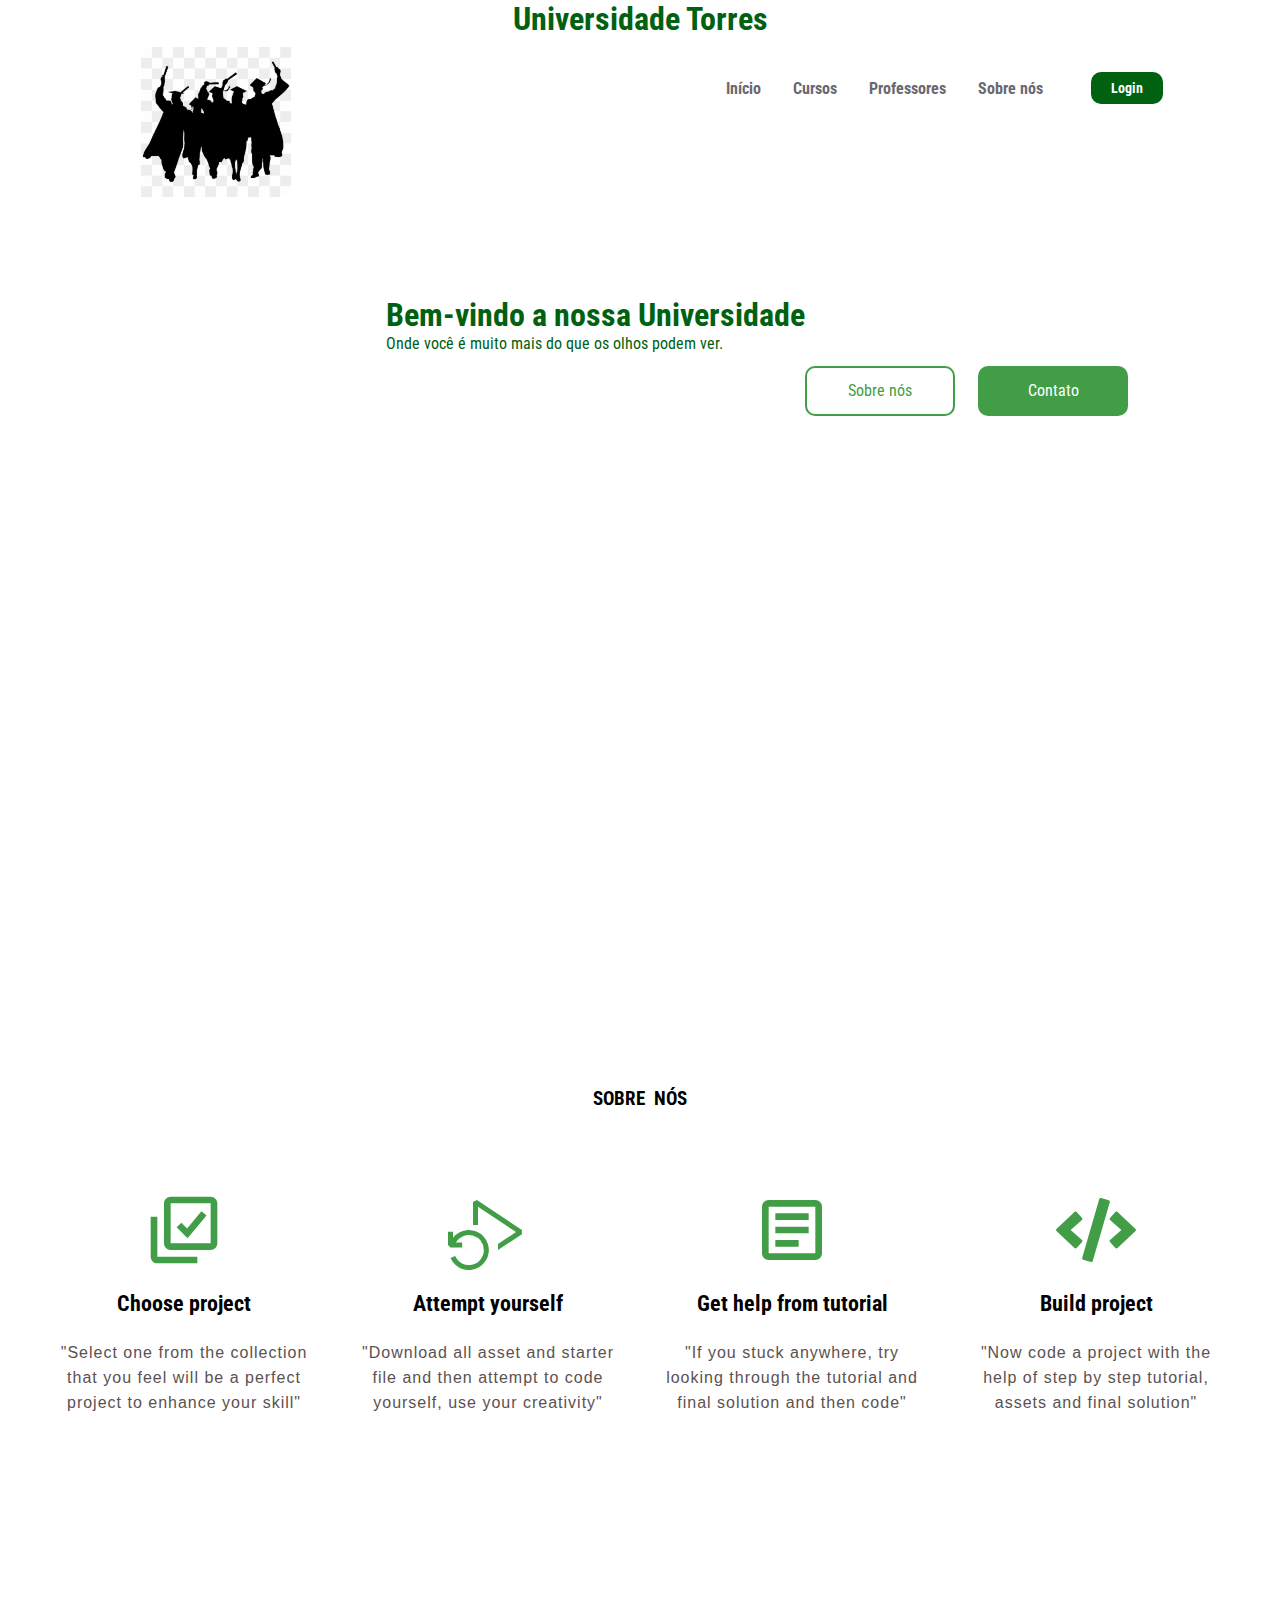
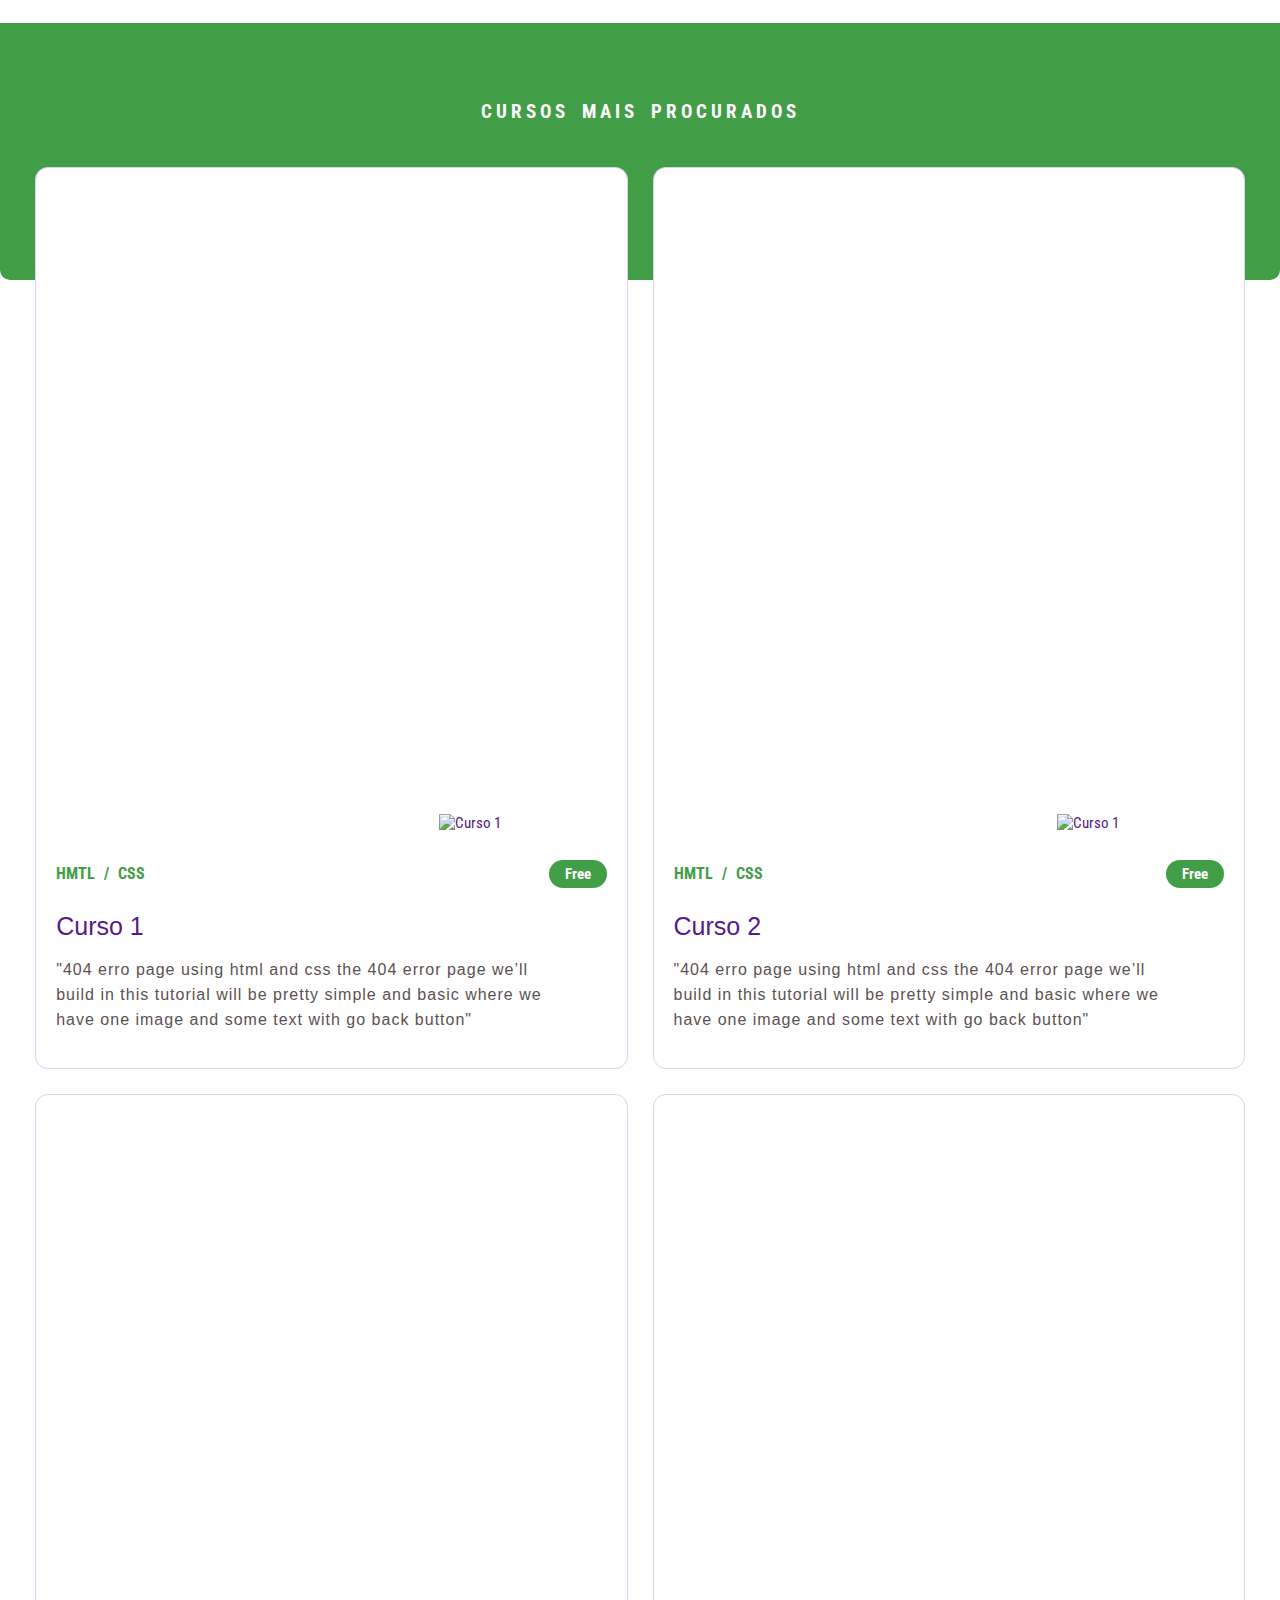
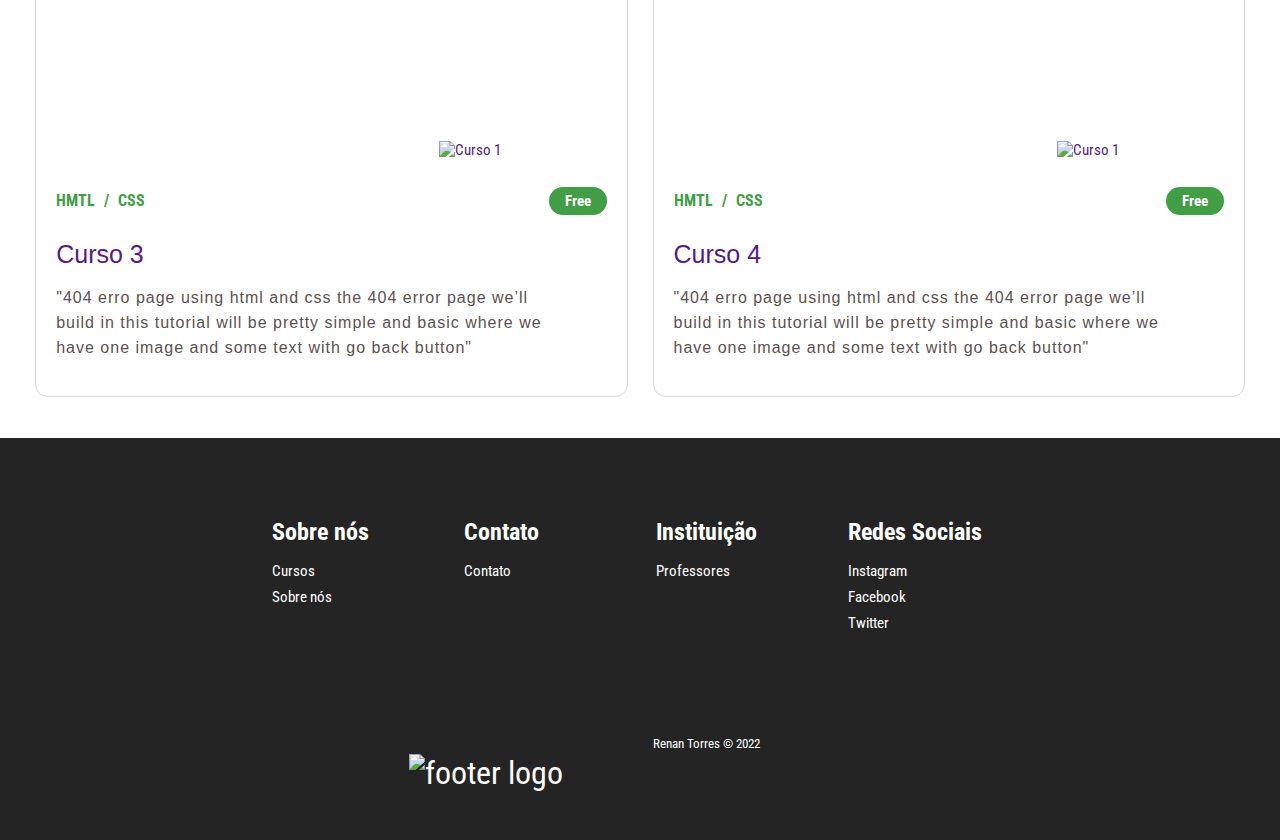
==== index.html @ 3c7b8ecd "Teste Técnico MagniFinance" ====
<!DOCTYPE html>
<html lang="en">

<head>
    <meta charset="UTF-8">
    <meta http-equiv="X-UA-Compatible" content="IE=edge">
    <meta name="viewport" content="width=device-width, initial-scale=1.0">

    <link rel="stylesheet" href="https://cdnjs.cloudflare.com/ajax/libs/font-awesome/6.0.0-beta3/css/all.min.css"
        integrity="sha512-Fo3rlrZj/k7ujTnHg4CGR2D7kSs0v4LLanw2qksYuRlEzO+tcaEPQogQ0KaoGN26/zrn20ImR1DfuLWnOo7aBA=="
        crossorigin="anonymous" referrerpolicy="no-referrer" />

    <script type="text/javascript" src="./js/script.js"></script>
    <link rel="stylesheet" href="./styles/style.css">
    <link rel="stylesheet" href="./styles/home.css">
    <link rel="preconnect" href="https://fonts.googleapis.com">
    <link rel="preconnect" href="https://fonts.gstatic.com" crossorigin>
    <link
        href="https://fonts.googleapis.com/css2?family=Roboto+Condensed:ital,wght@0,300;0,400;0,700;1,300;1,400;1,700&display=swap"
        rel="stylesheet">
    <title>Universidade Torres</title>
</head>

<body>

    <header>
        <h1>Universidade Torres</h1>
    </header>

    <nav class="navbar">
        <div class="navbar-container">
            <a href="/" class="navbar-logo">
                <picture>
                    <img src="./imgs/nav-logo.jpg" alt="home image" class="nav-logo">
                </picture><noscript></noscript>
            </a>
            <button class="menu-icon">
                <i class="fas fa-bars"></i>
            </button>
            <ul class="nav-menu">
                <li class="nav-item">
                    <a aria-current="page" class="nav-links active-link" href="./index.html">Início</a>
                </li>
                <li class="nav-item">
                    <a aria-current="page" class="nav-links active-link" href="./cursos/cursos.html">Cursos</a>
                </li>
                <li class="nav-item">
                    <a aria-current="page" class="nav-links active-link"
                        href="./professores/professores.html">Professores</a>
                </li>
                <li class="nav-item">
                    <a aria-current="page" class="nav-links active-link" href="#sobre">Sobre nós</a>
                </li>
                <li>
                    <a href="login_cadastro/login.html" class="nav-links-mobile">Login</a>
                </li>
            </ul>
            <a href="./login_cadastro/login.html" class="btn-mobile">
                <button class="btn btn--outline btn--medium">
                    Login
                </button>
            </a>
        </div>
    </nav>

    <section class="home" id="home-section">
        <div class="intro">
            <div class="profile">
                <div class="intro-text">
                    <h1>Bem-vindo a nossa Universidade</h1>
                    <p>Onde você é muito mais do que os olhos podem ver.</p>
                </div>
                <div class="cta">
                    <a href="#sobre">
                        <button class="sobre-nos">Sobre nós</button>
                    </a>
                    <a href="#contato">
                        <button class="contato">Contato</button>
                    </a>
                </div>
                <div class="imagem">
                    <div style="max-width: 3000px; display: block;">
                        <img alt role="presentation" aria-hidden="true" src=""
                            style="max-width: 100%; display: block; position: static;">
                    </div>
                    <img src="" alt="">
                    <picture>
                        <source>
                        <img src="" alt="">
                    </picture>
                    <noscript></noscript>
                </div>
            </div>
        </div>
    </section>

    <div class="sobre-container" id="sobre">
        <div class="sobre">
            <h1 class="sobre-title">Sobre nós</h1>
            <ul class="sobre-steps">
                <li class="step">
                    <svg stroke="currentColor" fill="currentColor" stroke-width="0" viewBox="0 0 24 24" height="80"
                        width="80" xmlns="http://www.w3.org/2000/svg" style="color: #429d47;">
                        <path
                            d="M20 2H8c-1.103 0-2 .897-2 2v12c0 1.103.897 2 2 2h12c1.103 0 2-.897 2-2V4c0-1.103-.897-2-2-2zM8 16V4h12l.002 12H8z">
                        </path>
                        <path
                            d="M4 8H2v12c0 1.103.897 2 2 2h12v-2H4V8zm8.933 3.519-1.726-1.726-1.414 1.414 3.274 3.274 5.702-6.84-1.538-1.282z">
                        </path>
                    </svg>
                    <h3 class="step-title">Choose project</h3>
                    <p class="step-paragraph">
                        "Select one from the collection that you feel will be a perfect project to enhance your skill"
                    </p>
                </li>
                <li class="step">
                    <svg stroke="currentColor" fill="currentColor" stroke-width="0" viewBox="0 0 16 16" height="80"
                        width="80" xmlns="http://www.w3.org/2000/svg" style="color: #429d47;">
                        <path fill-rule="evenodd" clip-rule="evenodd"
                            d="M7.167 12a3 3 0 0 1-5.74 1.223l-.928.376A4.001 4.001 0 1 0 1 9.556V8.333H0V11l.5.5h2.333v-1H1.568A3 3 0 0 1 7.167 12z">
                        </path>
                        <path fill-rule="evenodd" clip-rule="evenodd"
                            d="M5 2.41L5.78 2l9 6v.83L10 12.017v-1.2l3.6-2.397L6 3.35V7H5V2.41z"></path>
                    </svg>
                    <h3 class="step-title">Attempt yourself</h3>
                    <p class="step-paragraph">
                        "Download all asset and starter file and then attempt to code yourself, use your creativity"
                    </p>
                </li>
                <li class="step">
                    <svg stroke="currentColor" fill="currentColor" stroke-width="0" viewBox="0 0 24 24" height="80"
                        width="80" xmlns="http://www.w3.org/2000/svg" style="color: #429d47;">
                        <path fill="none" d="M0 0h24v24H0z"></path>
                        <path
                            d="M19 5v14H5V5h14m0-2H5c-1.1 0-2 .9-2 2v14c0 1.1.9 2 2 2h14c1.1 0 2-.9 2-2V5c0-1.1-.9-2-2-2z">
                        </path>
                        <path d="M14 17H7v-2h7v2zm3-4H7v-2h10v2zm0-4H7V7h10v2z"></path>
                    </svg>
                    <h3 class="step-title">Get help from tutorial</h3>
                    <p class="step-paragraph">
                        "If you stuck anywhere, try looking through the tutorial and final solution and then code"
                    </p>
                </li>
                <li class="step">
                    <svg stroke="currentColor" fill="currentColor" stroke-width="0" viewBox="0 0 640 512" height="80"
                        width="80" xmlns="http://www.w3.org/2000/svg" style="color: #429d47;">
                        <path
                            d="M278.9 511.5l-61-17.7c-6.4-1.8-10-8.5-8.2-14.9L346.2 8.7c1.8-6.4 8.5-10 14.9-8.2l61 17.7c6.4 1.8 10 8.5 8.2 14.9L293.8 503.3c-1.9 6.4-8.5 10.1-14.9 8.2zm-114-112.2l43.5-46.4c4.6-4.9 4.3-12.7-.8-17.2L117 256l90.6-79.7c5.1-4.5 5.5-12.3.8-17.2l-43.5-46.4c-4.5-4.8-12.1-5.1-17-.5L3.8 247.2c-5.1 4.7-5.1 12.8 0 17.5l144.1 135.1c4.9 4.6 12.5 4.4 17-.5zm327.2.6l144.1-135.1c5.1-4.7 5.1-12.8 0-17.5L492.1 112.1c-4.8-4.5-12.4-4.3-17 .5L431.6 159c-4.6 4.9-4.3 12.7.8 17.2L523 256l-90.6 79.7c-5.1 4.5-5.5 12.3-.8 17.2l43.5 46.4c4.5 4.9 12.1 5.1 17 .6z">
                        </path>
                    </svg>
                    <h3 class="step-title">Build project</h3>
                    <p class="step-paragraph">
                        "Now code a project with the help of step by step tutorial, assets and final solution"
                    </p>
                </li>
            </ul>
        </div>
    </div>

    <div class="cursos-famosos">
        <h1 class="famoso-title">Cursos mais procurados</h1>
    </div>
    <div class="cursos-section">
        <div class="cursos-container">
            <div class="curso">
                <a href="">
                    <div class="curso-header">
                        <div class="curso-imagem">
                            <div style="max-width: 6000px; display: block;"><img alt="" role="presentation"
                                    aria-hidden="true"
                                    src="data:image/svg+xml;charset=utf-8,%3Csvg height='4000' width='6000' xmlns='http://www.w3.org/2000/svg' version='1.1'%3E%3C/svg%3E"
                                    style="max-width: 100%; display: block; position: static;"></div><img
                                aria-hidden="true" data-placeholder-image="" decoding="async"
                                src="data:image/svg+xml,%3csvg%20xmlns='http://www.w3.org/2000/svg'%20width='400'%20height='266'%20viewBox='0%200%20400%20266'%20preserveAspectRatio='none'%3e%3cpath%20d='M226%20102l-4%202-4%203-6%204c-3%202-4%203-1%202l2%201c0%201%201%202%203%202h4l-4%205c-4%204-5%207-3%208l6%201%205%201v5c0%204%200%205%203%207l3%203-4%202c-3%201-12%202-13%201l1-3c3-2%202-5%200-7-4-4-8%200-6%206%200%203%200%203-3%203l-10-3c-7-3-8-3-2%201%207%204%2029%206%2036%202%206-3%2013-3%2016%201%202%202%203%204%203%2011%201%2010%202%2012%206%2012%203%200%203%200%202-2-3-1-1-3%203-3v-1c-1-1-2-4-2-13-1-14-2-15-10-17-6-1-6-1-5-4%200-3%201-3%203-3s2%200%201-4c0-4%200-5%203-7%202-1%203-2%204-1l1-1c0-2-3-2-4-1l-6%202c-4%201-4%201-7-2l-3-4v-3c3-2-1-8-5-8l-3%202m-152%207c-4%204-1%2011%205%2011%202%200%206-4%206-7%200-5-8-8-11-4m193%2021v2l-2%201c-3%201-3%202%201%205l2%203%203%201%205%201c2%201%200%203-1%201h-3c-3%201%203%208%206%208%202-1%202-1%202%202l2%205%206%2011%205%209h4l12-1c7-2%207-2%209%200v-2l1-4%204-2h5c2%200%202%200%201-3-2-2-3-3-4-2l-13%202c-6%200-6%200-10-3l-5-6-1-3h4l4-1h-4c-5%200-7-1-7-7v-5l6%202c6%202%2011%203%2011%201l-6-4-8-4c-1-2-4-3-7-4-4%200-5%200-8%203l-4%204v-3c-1-4-10-11-10-7M42%20169l1%208h44v-16H42v8'%20fill='%23d3d3d3'%20fill-rule='evenodd'/%3e%3c/svg%3e"
                                alt="" style="opacity: 0; transition: opacity 500ms linear 0s; object-fit: cover;">
                            <picture>
                                <source type="image/webp" srcset="" sizes="(min-width: 6000px) 6000px, 100vw"><img
                                    placeholder="tracedSVG" width="6000" height="4000" data-main-image=""
                                    sizes="(min-width: 6000px) 6000px, 100vw" decoding="async" src="" srcset=""
                                    alt="Curso 1" style="object-fit: cover; opacity: 1;">
                            </picture><noscript></noscript>
                        </div>
                    </div>
                </a>
                <div class="curso-body">
                    <div class="tags">
                        <span class="alltags">HMTL / CSS</span>
                        <span class="pricinglabel Free">Free</span>
                    </div>
                    <a href="">
                        <h5 class="body-title">Curso 1</h5>
                    </a>
                    <p class="body-text">
                        "404 erro page using html and css the 404 error page we’ll build in this tutorial will be pretty
                        simple and basic where we have one image and some text with go back button"
                    </p>
                </div>
            </div>
            <div class="curso">
                <a href="">
                    <div class="curso-header">
                        <div class="curso-imagem">
                            <div style="max-width: 6000px; display: block;"><img alt="" role="presentation"
                                    aria-hidden="true"
                                    src="data:image/svg+xml;charset=utf-8,%3Csvg height='4000' width='6000' xmlns='http://www.w3.org/2000/svg' version='1.1'%3E%3C/svg%3E"
                                    style="max-width: 100%; display: block; position: static;"></div><img
                                aria-hidden="true" data-placeholder-image="" decoding="async"
                                src="data:image/svg+xml,%3csvg%20xmlns='http://www.w3.org/2000/svg'%20width='400'%20height='266'%20viewBox='0%200%20400%20266'%20preserveAspectRatio='none'%3e%3cpath%20d='M226%20102l-4%202-4%203-6%204c-3%202-4%203-1%202l2%201c0%201%201%202%203%202h4l-4%205c-4%204-5%207-3%208l6%201%205%201v5c0%204%200%205%203%207l3%203-4%202c-3%201-12%202-13%201l1-3c3-2%202-5%200-7-4-4-8%200-6%206%200%203%200%203-3%203l-10-3c-7-3-8-3-2%201%207%204%2029%206%2036%202%206-3%2013-3%2016%201%202%202%203%204%203%2011%201%2010%202%2012%206%2012%203%200%203%200%202-2-3-1-1-3%203-3v-1c-1-1-2-4-2-13-1-14-2-15-10-17-6-1-6-1-5-4%200-3%201-3%203-3s2%200%201-4c0-4%200-5%203-7%202-1%203-2%204-1l1-1c0-2-3-2-4-1l-6%202c-4%201-4%201-7-2l-3-4v-3c3-2-1-8-5-8l-3%202m-152%207c-4%204-1%2011%205%2011%202%200%206-4%206-7%200-5-8-8-11-4m193%2021v2l-2%201c-3%201-3%202%201%205l2%203%203%201%205%201c2%201%200%203-1%201h-3c-3%201%203%208%206%208%202-1%202-1%202%202l2%205%206%2011%205%209h4l12-1c7-2%207-2%209%200v-2l1-4%204-2h5c2%200%202%200%201-3-2-2-3-3-4-2l-13%202c-6%200-6%200-10-3l-5-6-1-3h4l4-1h-4c-5%200-7-1-7-7v-5l6%202c6%202%2011%203%2011%201l-6-4-8-4c-1-2-4-3-7-4-4%200-5%200-8%203l-4%204v-3c-1-4-10-11-10-7M42%20169l1%208h44v-16H42v8'%20fill='%23d3d3d3'%20fill-rule='evenodd'/%3e%3c/svg%3e"
                                alt="" style="opacity: 0; transition: opacity 500ms linear 0s; object-fit: cover;">
                            <picture>
                                <source type="image/webp" srcset="" sizes="(min-width: 6000px) 6000px, 100vw"><img
                                    placeholder="tracedSVG" width="6000" height="4000" data-main-image=""
                                    sizes="(min-width: 6000px) 6000px, 100vw" decoding="async" src="" srcset=""
                                    alt="Curso 1" style="object-fit: cover; opacity: 1;">
                            </picture><noscript></noscript>
                        </div>
                    </div>
                </a>
                <div class="curso-body">
                    <div class="tags">
                        <span class="alltags">HMTL / CSS</span>
                        <span class="pricinglabel Free">Free</span>
                    </div>
                    <a href="">
                        <h5 class="body-title">Curso 2</h5>
                    </a>
                    <p class="body-text">
                        "404 erro page using html and css the 404 error page we’ll build in this tutorial will be pretty
                        simple and basic where we have one image and some text with go back button"
                    </p>
                </div>
            </div>
            <div class="curso">
                <a href="">
                    <div class="curso-header">
                        <div class="curso-imagem">
                            <div style="max-width: 6000px; display: block;"><img alt="" role="presentation"
                                    aria-hidden="true"
                                    src="data:image/svg+xml;charset=utf-8,%3Csvg height='4000' width='6000' xmlns='http://www.w3.org/2000/svg' version='1.1'%3E%3C/svg%3E"
                                    style="max-width: 100%; display: block; position: static;"></div><img
                                aria-hidden="true" data-placeholder-image="" decoding="async"
                                src="data:image/svg+xml,%3csvg%20xmlns='http://www.w3.org/2000/svg'%20width='400'%20height='266'%20viewBox='0%200%20400%20266'%20preserveAspectRatio='none'%3e%3cpath%20d='M226%20102l-4%202-4%203-6%204c-3%202-4%203-1%202l2%201c0%201%201%202%203%202h4l-4%205c-4%204-5%207-3%208l6%201%205%201v5c0%204%200%205%203%207l3%203-4%202c-3%201-12%202-13%201l1-3c3-2%202-5%200-7-4-4-8%200-6%206%200%203%200%203-3%203l-10-3c-7-3-8-3-2%201%207%204%2029%206%2036%202%206-3%2013-3%2016%201%202%202%203%204%203%2011%201%2010%202%2012%206%2012%203%200%203%200%202-2-3-1-1-3%203-3v-1c-1-1-2-4-2-13-1-14-2-15-10-17-6-1-6-1-5-4%200-3%201-3%203-3s2%200%201-4c0-4%200-5%203-7%202-1%203-2%204-1l1-1c0-2-3-2-4-1l-6%202c-4%201-4%201-7-2l-3-4v-3c3-2-1-8-5-8l-3%202m-152%207c-4%204-1%2011%205%2011%202%200%206-4%206-7%200-5-8-8-11-4m193%2021v2l-2%201c-3%201-3%202%201%205l2%203%203%201%205%201c2%201%200%203-1%201h-3c-3%201%203%208%206%208%202-1%202-1%202%202l2%205%206%2011%205%209h4l12-1c7-2%207-2%209%200v-2l1-4%204-2h5c2%200%202%200%201-3-2-2-3-3-4-2l-13%202c-6%200-6%200-10-3l-5-6-1-3h4l4-1h-4c-5%200-7-1-7-7v-5l6%202c6%202%2011%203%2011%201l-6-4-8-4c-1-2-4-3-7-4-4%200-5%200-8%203l-4%204v-3c-1-4-10-11-10-7M42%20169l1%208h44v-16H42v8'%20fill='%23d3d3d3'%20fill-rule='evenodd'/%3e%3c/svg%3e"
                                alt="" style="opacity: 0; transition: opacity 500ms linear 0s; object-fit: cover;">
                            <picture>
                                <source type="image/webp" srcset="" sizes="(min-width: 6000px) 6000px, 100vw"><img
                                    placeholder="tracedSVG" width="6000" height="4000" data-main-image=""
                                    sizes="(min-width: 6000px) 6000px, 100vw" decoding="async" src="" srcset=""
                                    alt="Curso 1" style="object-fit: cover; opacity: 1;">
                            </picture><noscript></noscript>
                        </div>
                    </div>
                </a>
                <div class="curso-body">
                    <div class="tags">
                        <span class="alltags">HMTL / CSS</span>
                        <span class="pricinglabel Free">Free</span>
                    </div>
                    <a href="">
                        <h5 class="body-title">Curso 3</h5>
                    </a>
                    <p class="body-text">
                        "404 erro page using html and css the 404 error page we’ll build in this tutorial will be pretty
                        simple and basic where we have one image and some text with go back button"
                    </p>
                </div>
            </div>
            <div class="curso">
                <a href="">
                    <div class="curso-header">
                        <div class="curso-imagem">
                            <div style="max-width: 6000px; display: block;"><img alt="" role="presentation"
                                    aria-hidden="true"
                                    src="data:image/svg+xml;charset=utf-8,%3Csvg height='4000' width='6000' xmlns='http://www.w3.org/2000/svg' version='1.1'%3E%3C/svg%3E"
                                    style="max-width: 100%; display: block; position: static;"></div><img
                                aria-hidden="true" data-placeholder-image="" decoding="async"
                                src="data:image/svg+xml,%3csvg%20xmlns='http://www.w3.org/2000/svg'%20width='400'%20height='266'%20viewBox='0%200%20400%20266'%20preserveAspectRatio='none'%3e%3cpath%20d='M226%20102l-4%202-4%203-6%204c-3%202-4%203-1%202l2%201c0%201%201%202%203%202h4l-4%205c-4%204-5%207-3%208l6%201%205%201v5c0%204%200%205%203%207l3%203-4%202c-3%201-12%202-13%201l1-3c3-2%202-5%200-7-4-4-8%200-6%206%200%203%200%203-3%203l-10-3c-7-3-8-3-2%201%207%204%2029%206%2036%202%206-3%2013-3%2016%201%202%202%203%204%203%2011%201%2010%202%2012%206%2012%203%200%203%200%202-2-3-1-1-3%203-3v-1c-1-1-2-4-2-13-1-14-2-15-10-17-6-1-6-1-5-4%200-3%201-3%203-3s2%200%201-4c0-4%200-5%203-7%202-1%203-2%204-1l1-1c0-2-3-2-4-1l-6%202c-4%201-4%201-7-2l-3-4v-3c3-2-1-8-5-8l-3%202m-152%207c-4%204-1%2011%205%2011%202%200%206-4%206-7%200-5-8-8-11-4m193%2021v2l-2%201c-3%201-3%202%201%205l2%203%203%201%205%201c2%201%200%203-1%201h-3c-3%201%203%208%206%208%202-1%202-1%202%202l2%205%206%2011%205%209h4l12-1c7-2%207-2%209%200v-2l1-4%204-2h5c2%200%202%200%201-3-2-2-3-3-4-2l-13%202c-6%200-6%200-10-3l-5-6-1-3h4l4-1h-4c-5%200-7-1-7-7v-5l6%202c6%202%2011%203%2011%201l-6-4-8-4c-1-2-4-3-7-4-4%200-5%200-8%203l-4%204v-3c-1-4-10-11-10-7M42%20169l1%208h44v-16H42v8'%20fill='%23d3d3d3'%20fill-rule='evenodd'/%3e%3c/svg%3e"
                                alt="" style="opacity: 0; transition: opacity 500ms linear 0s; object-fit: cover;">
                            <picture>
                                <source type="image/webp" srcset="" sizes="(min-width: 6000px) 6000px, 100vw"><img
                                    placeholder="tracedSVG" width="6000" height="4000" data-main-image=""
                                    sizes="(min-width: 6000px) 6000px, 100vw" decoding="async" src="" srcset=""
                                    alt="Curso 1" style="object-fit: cover; opacity: 1;">
                            </picture><noscript></noscript>
                        </div>
                    </div>
                </a>
                <div class="curso-body">
                    <div class="tags">
                        <span class="alltags">HMTL / CSS</span>
                        <span class="pricinglabel Free">Free</span>
                    </div>
                    <a href="">
                        <h5 class="body-title">Curso 4</h5>
                    </a>
                    <p class="body-text">
                        "404 erro page using html and css the 404 error page we’ll build in this tutorial will be pretty
                        simple and basic where we have one image and some text with go back button"
                    </p>
                </div>
            </div>
        </div>
    </div>

    <div class="footer-container">
        <div class="footer-links">
            <div class="footer-link-wrapper">
                <div class="footer-link-items">
                    <h2>Sobre nós</h2>
                    <a href="./cursos/cursos.html">Cursos</a>
                    <a href="#sobre">Sobre nós</a>
                </div>
                <div class="footer-link-items">
                    <h2>Contato</h2>
                    <a aria-current="page" class="" href="/">Contato</a>
                </div>
            </div>
            <div class="footer-link-wrapper">
                <div class="footer-link-items">
                    <h2>Instituição</h2>
                    <a href="./professores/professores.html">Professores</a>
                </div>
                <div class="footer-link-items">
                    <h2>Redes Sociais</h2>
                    <a href="https://www.instagram.com">Instagram</a>
                    <a href="https://www.facebook.com">Facebook</a>
                    <a href="https://www.twitter.com">Twitter</a>
                </div>
            </div>
        </div>
        <section class="social-media">
            <div class="social-media-wrap">
                <div class="footer-logo">
                    <a aria-current="page" class="social-logo" href="/">
                        <div class="footer-image">
                            <div style="max-width: 192px; display: block;"><img alt="" role="presentation"
                                    aria-hidden="true"
                                    src="data:image/svg+xml;charset=utf-8,%3Csvg height='44' width='192' xmlns='http://www.w3.org/2000/svg' version='1.1'%3E%3C/svg%3E"
                                    style="max-width: 100%; display: block; position: static;"></div><img
                                aria-hidden="true" data-placeholder-image="" decoding="async"
                                src="data:image/svg+xml,%3csvg%20xmlns='http://www.w3.org/2000/svg'%20width='192'%20height='44'%20viewBox='0%200%20192%2044'%20preserveAspectRatio='none'%3e%3cpath%20d='M40%2028a413%20413%200%200010%202%201527%201527%200%2001-24%202h22l-21%201-22%202%2010%201a13469%2013469%200%2001154-9L40%2028'%20fill='%23d3d3d3'%20fill-rule='evenodd'/%3e%3c/svg%3e"
                                alt="" style="opacity: 0; transition: opacity 500ms linear 0s; object-fit: cover;">
                            <picture>
                                <source type="image/webp" srcset="/static/a7dd97c6310e850b6a4d411754a61f13/66a57/footerlogo.webp 48w,
                        /static/a7dd97c6310e850b6a4d411754a61f13/7cffb/footerlogo.webp 96w,
                        /static/a7dd97c6310e850b6a4d411754a61f13/88af2/footerlogo.webp 192w"
                                    sizes="(min-width: 192px) 192px, 100vw"><img width="192" height="44"
                                    data-main-image="" sizes="(min-width: 192px) 192px, 100vw" decoding="async"
                                    src="/static/a7dd97c6310e850b6a4d411754a61f13/7e834/footerlogo.png" srcset="/static/a7dd97c6310e850b6a4d411754a61f13/4371c/footerlogo.png 48w,
                        /static/a7dd97c6310e850b6a4d411754a61f13/d0bf1/footerlogo.png 96w,
                        /static/a7dd97c6310e850b6a4d411754a61f13/7e834/footerlogo.png 192w" alt="footer logo"
                                    style="object-fit: cover; opacity: 1;">
                            </picture><noscript></noscript>
                        </div>
                    </a>
                </div>
                <small class="website-rights">Renan Torres © 2022</small>
                <div class="social-icons" id="contato">
                    <a class="social-icon-link facebook" href="https://www.facebook.com/renan.marson" target="_blank"
                        rel="noreferrer" aria-label="Facebook"><i class="fab fa-facebook-f"></i>
                    </a>
                    <a class="social-icon-link instagram" href="https://www.instagram.com/renantorres07/"
                        target="_blank" rel="noreferrer" aria-label="Instagram"><i class="fab fa-instagram"></i>
                    </a>
                    <a class="social-icon-link twitter" href="https://twitter.com/renantorres0" target="_blank"
                        rel="noreferrer" aria-label="Twitter"><i class="fab fa-twitter"></i>
                    </a>
                    <a class="social-icon-link twitter" href="https://www.linkedin.com/in/renan-torres-121a06106/"
                        target="_blank" rel="noreferrer" aria-label="LinkedIn"><i class="fab fa-linkedin"></i>
                    </a>
                </div>
            </div>
        </section>
    </div>
</body>

</html>
---- styles/style.css ----
* {
    font-family: 'Roboto Condensed';
    box-sizing: border-box;
    margin: 0;
    padding: 0;
    outline: 0;
}

.nav-button {
    border: 0;
    border-radius: 4px;
    padding: 8px;
    background-color: #429d47;
    margin: 8px;
    cursor: pointer;
}

.nav-button i {
    color: #fff;
}

.overlay {
    height: 100%;
    background-color: rgba(0, 0, 0, 0.9);
    z-index: 9;
    position: fixed;
    left: 0;
    top: 0;
    overflow: hidden;
    transition: all 0.5s;
}

.overlay-content {
    position: relative;
    top: 25%;
    width: 100%;
    text-align: center;
    margin-top: 30px;
}

.overlay a {
    padding: 8px;
    text-decoration: none;
    color: #818181;
    display: block;
    font-size: 34px;
    transition: 0.3s;
}

.overlay a:hover,
.overlay a:focus {
    color: #000;
    background-color: #fff;
}

.overlay .closebtn {
    position: absolute;
    top: 20px;
    right: 45px;
    font-size: 60px;
}

@media screen and (max-height: 450px) {
    .overlay a {
        font-size: 20px;
    }

    .overlay,
    .closebtn {
        font-size: 40px;
        top: 15px;
        right: 35px;
    }
}
---- styles/home.css ----
* {
    box-sizing: border-box;
    margin: 0;
    padding: 0;
}

header {
    display: flex;
    justify-content: center;
    color: #006110;
}

.navbar {
    font-size: 1.2rem;
    height: 100px;
    top: 0;
    z-index: 999;
}

.navbar-container {
    height: 80px;
    max-width: 1500px;
}

.navbar,
.navbar-container {
    align-items: center;
    display: flex;
    justify-content: center;
}

.navbar-logo {
    align-items: center;
    color: #111;
    cursor: pointer;
    display: flex;
    font-size: 2rem;
    justify-self: start;
    margin-left: 1.5rem;
    text-decoration: none;
}

.nav-logo {
    margin-top: 50%;
    height: 150px;
}

.menu-icon,
.nav-links-mobile {
    display: none;
}

.fa-bars {
    color: #111;
}

.nav-menu {
    display: grid;
    grid-template-columns: repeat(4, auto);
    justify-content: end;
    list-style: none;
    margin-right: 2rem;
    text-align: center;
    width: 60vw;
}

.nav-links:hover {
    background-color: #006110;
    color: #fff;
    border-radius: 10px;
}

.active-link {
    color: #19191b;
    font-weight: 700;
}

.nav-links {
    align-items: center;
    color: #696871;
    display: flex;
    font-size: 1rem;
    height: 100%;
    padding: 0.5rem 1rem;
    position: relative;
    text-decoration: none;
}

.btn--medium {
    font-size: 14px;
    padding: 8px 20px;
}

.btn--outline {
    font-weight: 700;
    background-color: #006110;
    color: #fff;
    padding: 8px 20px;
    transition: all .3s ease-out;
    border-radius: 10px;
    border: none;
    cursor: pointer;
}

.btn--outline:hover {
    background-color: #fff;
    border: 2px solid #006110;
    color: #006110;
}

.home {
    align-items: center;
    display: flex;
    margin: auto;
    min-height: 85vh;
    width: 80%;
}

.intro {
    flex: 1 1;
}

.intro-text {
    color: #006110;
}

.profile {
    display: flex;
    flex: 1 1;
    height: 50vh;
    justify-content: flex-end;
}

.cta {
    font-weight: 500;
    padding: 50px 0 0;
}

div {
    display: block;
}

a {
    font-size: 15px;
    text-decoration: none;
}

.sobre-nos {
    background: transparent;
    border: 2px solid;
    border-radius: 10px;
    color: #111;
    color: #429d47;
    cursor: pointer;
    font-size: 16px;
    height: 50px;
    outline: none;
    width: 150px;
}

.contato {
    border: none;
    border-radius: 10px;
    cursor: pointer;
    font-size: 16px;
    height: 50px;
    margin: 20px;
    outline: none;
    width: 150px;
}

.contato,
.sobre-nos:hover {
    background: #429d47;
    color: white;
}

.contato:hover {
    background: white;
    color: #429d47;
    border: 2px solid;
}

.sobre-container {
    align-items: center;
    display: flex;
    justify-content: center;
    min-height: 80vh;
}

.sobre,
.sobre-title {
    text-align: center;
}

.sobre-title {
    font-size: 1.2rem;
    text-transform: uppercase;
    word-spacing: 5px;
}

.sobre-steps {
    display: grid;
    grid-area: center;
    grid-template-columns: repeat(4, 1fr);
    height: 100%;
    list-style-type: none;
    margin: 5rem auto auto;
    width: 95%;
}

.step-title {
    font-size: 1.4rem;
    margin-top: 1rem;
}

.step-paragraph {
    color: #5c5151;
    font-family: eurostile, sans-serif;
    font-size: 1rem;
    letter-spacing: 1px;
    line-height: 25px;
    padding: 1.5em;
}

.cursos-famosos {
    background: #429d47;
    border-radius: 0 0 10px 10px;
    margin: auto;
    padding: 6%;
    text-align: center;
    width: 100%;
}

.famoso-title {
    font-size: 1.2rem;
    margin-bottom: 5rem;
    text-align: center;
    word-spacing: 5px;
    color: #fff;
    font-weight: 700;
    letter-spacing: 4px;
    text-transform: uppercase;
}

.cursos-section {
    margin: -12% 0 0;
    position: relative;
}

.cursos-container {
    grid-gap: 25px;
    display: grid;
    margin: auto;
    padding: 1rem;
    width: 100%;
    -webkit-animation: fadeEffect 1s;
    animation: fadeEffect 1s;
}

@media (min-width: 900px) {
    .cursos-container {
        grid-template-columns: repeat(3, 1fr);
        margin: 25px auto;
        width: 97%;
    }
}

@media (min-width: 600px) {
    .cursos-container {
        grid-template-columns: repeat(2, 1fr);
    }
}

.curso {
    overflow: hidden;
    word-wrap: break-word;
    background-clip: border-box;
    background-color: #fff;
    border: 1px solid #d7d4ec;
    border-radius: 0.8rem;
    display: flex;
    flex-direction: column;
    min-width: 0;
    position: relative;
}

.curso-header {
    overflow: hidden;
}

.curso-imagem {
    display: inline-block;
    vertical-align: top;
    position: relative;
    overflow: hidden;
}

.curso-body {
    flex: 1 1 auto;
    padding: 1.25rem;
}

.tags {
    align-items: center;
    display: flex;
    font-weight: 700;
    justify-content: space-between;
    padding: 0.5rem 0 0.8rem;
    word-spacing: 5px;
}

.alltags {
    color: #429d47;
}

.pricinglabel {
    border-radius: 30px 30px 30px 30px;
    color: #fff;
    font-size: 15px;
    padding: 5px 16px;
    right: 15px;
    text-align: center;
}

.Free {
    background: #429d47;
}

.body-title {
    font-family: Roboto, sans-serif;
    font-size: 25px;
    font-weight: 500;
    margin-bottom: 1rem;
    margin-top: 0.75rem;
}

.body-text {
    color: #5c5151;
    font-family: Roboto, sans-serif;
    font-size: 1rem;
    letter-spacing: 1px;
    line-height: 25px;
    margin-bottom: 1rem;
    margin-top: 0;
    width: 90%;
}

.footer-container,
.footer-subscription {
    align-items: center;
    display: flex;
    flex-direction: column;
    justify-content: center;
}

.footer-container {
    background-color: #242424;
    padding: 4rem 0 2rem;
}

.footer-links {
    display: flex;
    justify-content: center;
    max-width: 1000px;
    width: 100%;
}

.footer-link-wrapper {
    display: flex;
}

.footer-link-items {
    align-items: flex-start;
    box-sizing: border-box;
    display: flex;
    flex-direction: column;
    margin: 16px;
    text-align: left;
    width: 160px;
}

.footer-link-items>h2 {
    color: #fff;
}

.footer-link-items h2 {
    margin-bottom: 16px;
}

.footer-link-items a {
    color: #fff;
    margin-bottom: 0.5rem;
    text-decoration: none;
}

a {
    font-size: 15px;
    text-decoration: none;
}

.social-media {
    max-width: 1000px;
    width: 100%;
}

.social-icons,
.social-media-wrap {
    align-items: center;
    display: flex;
    justify-content: space-between;
}

.social-media-wrap {
    margin: 40px auto 0;
    max-width: 1000px;
    width: 90%;
}

.social-logo,
.website-rights {
    color: #fff;
    margin-bottom: 16px;
}

.social-logo {
    align-items: center;
    cursor: pointer;
    display: flex;
    font-size: 2rem;
    justify-self: start;
    margin-left: 20px;
    text-decoration: none;
}

.social-icons {
    width: 240px;
}

.social-icon-link {
    color: #fff;
    font-size: 24px;
}
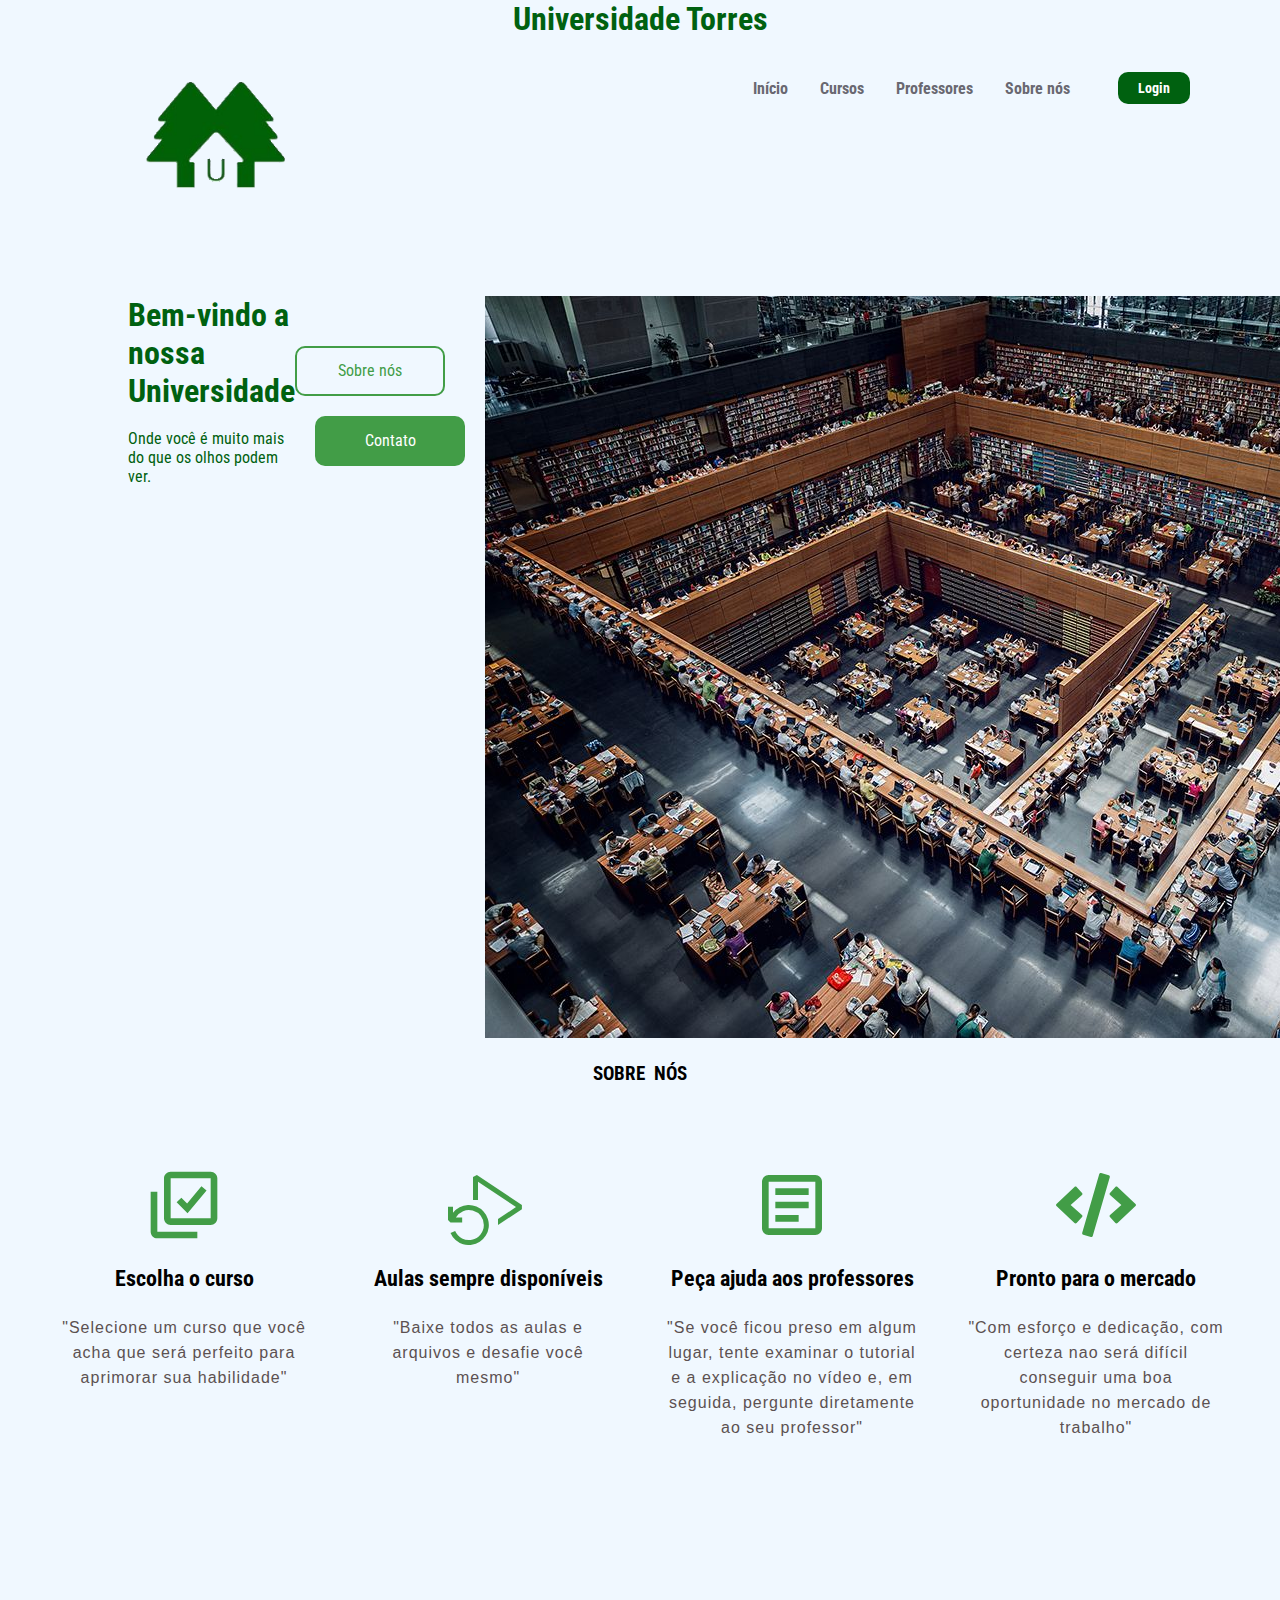
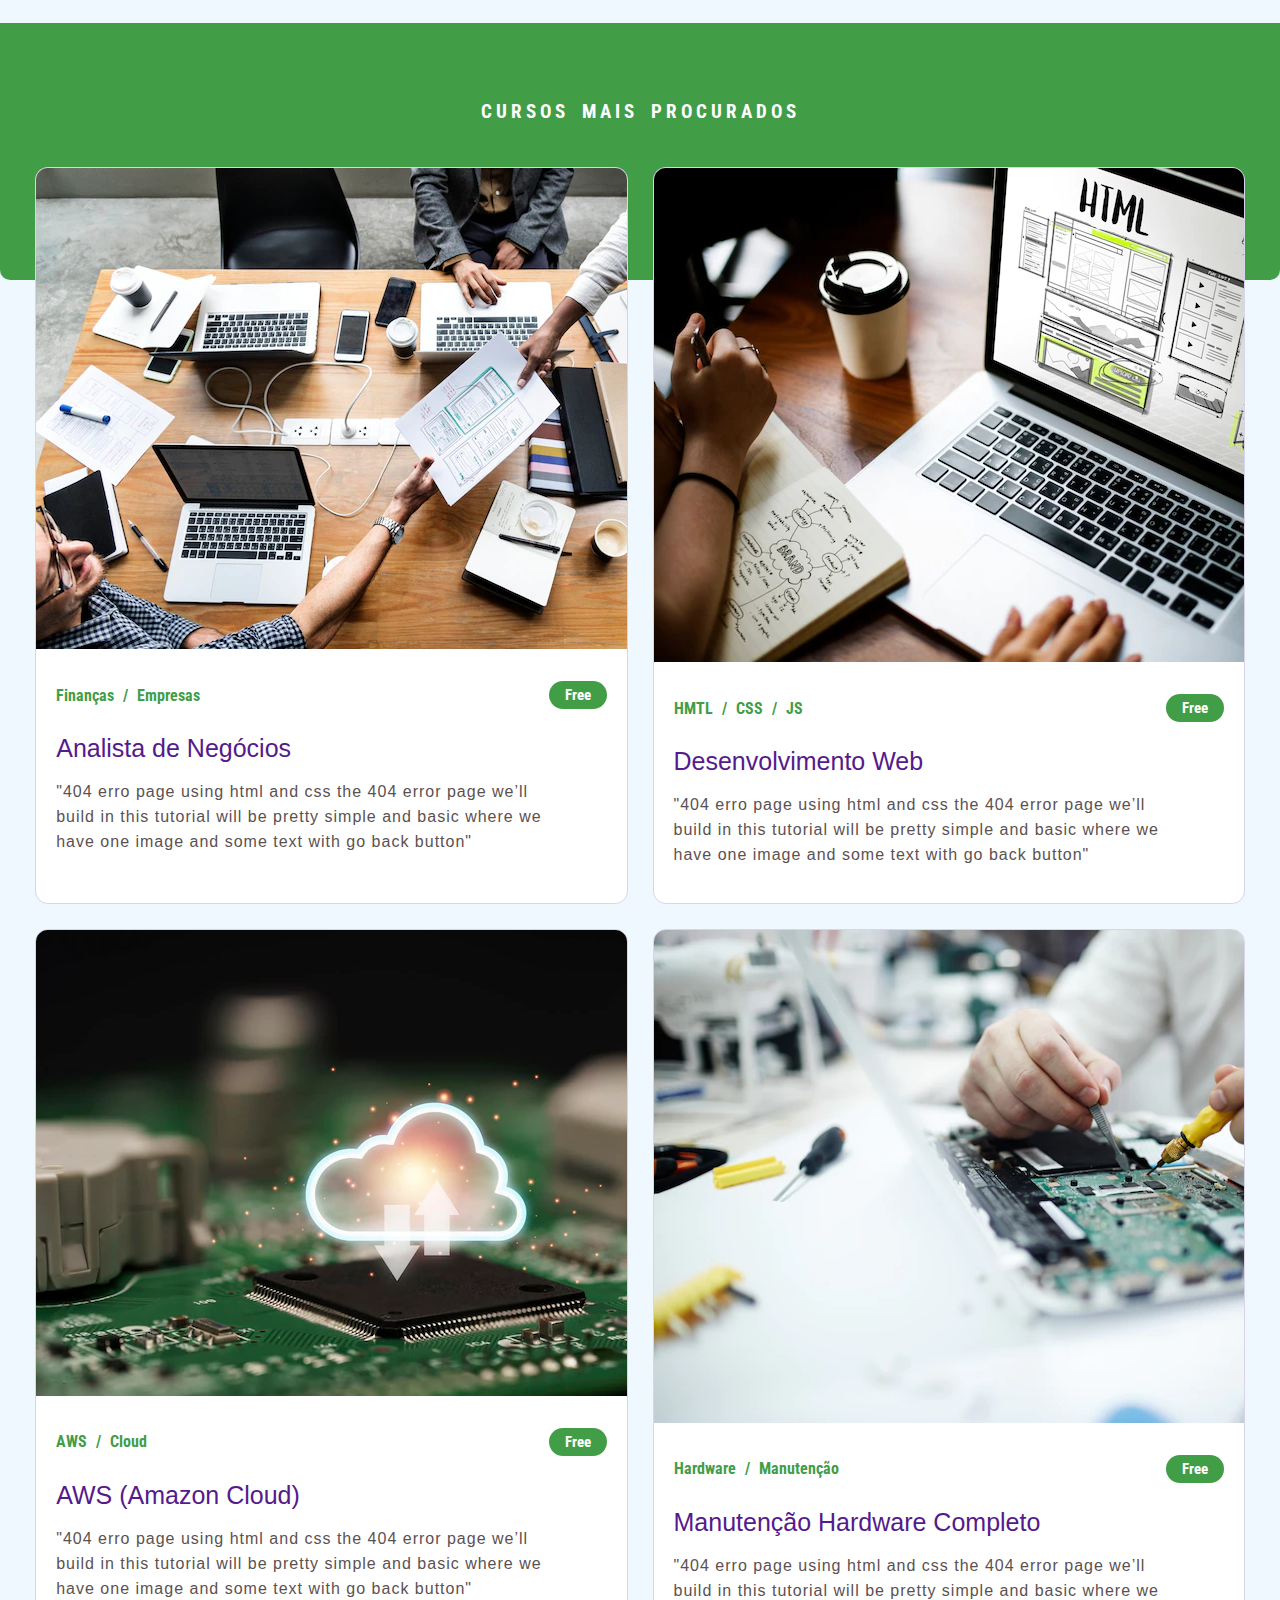
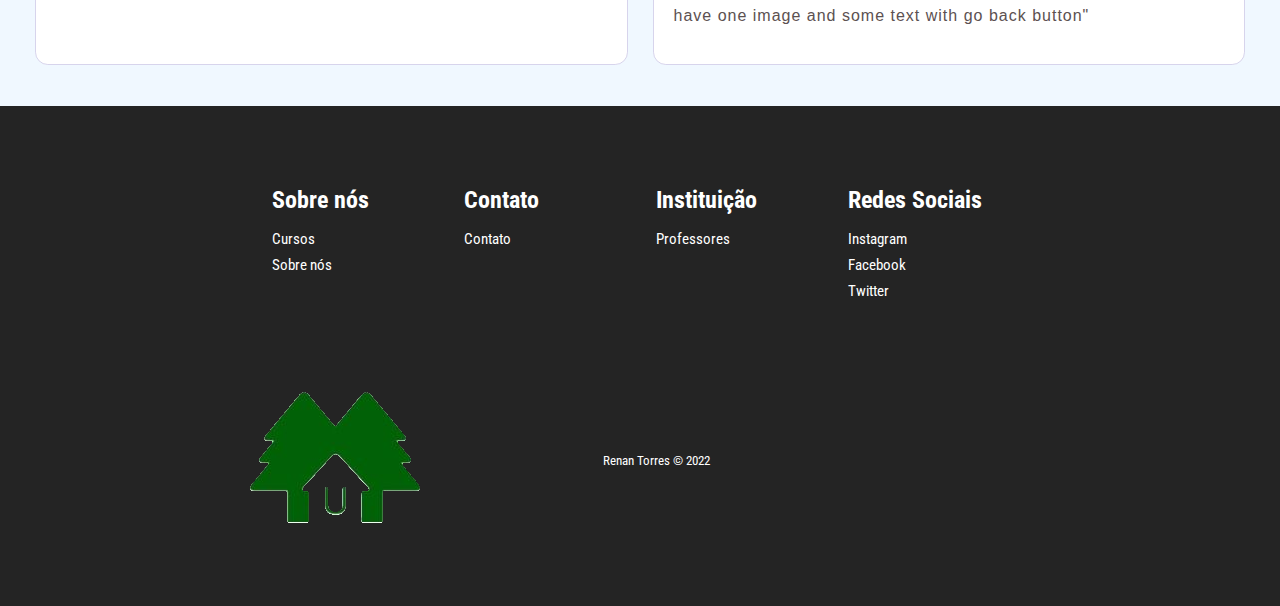
==== commit 4a6752c1: "Teste Técnico MagniFinance" ====
--- a/index.html
+++ b/index.html
@@ -29,10 +29,10 @@
 
     <nav class="navbar">
         <div class="navbar-container">
-            <a href="/" class="navbar-logo">
-                <picture>
-                    <img src="./imgs/nav-logo.jpg" alt="home image" class="nav-logo">
-                </picture><noscript></noscript>
+            <a href="index.html" class="navbar-logo">
+                <i>
+                    <img src="./imgs/nav-logo.png" alt="home image" class="nav-logo">
+                </i><noscript></noscript>
             </a>
             <button class="menu-icon">
                 <i class="fas fa-bars"></i>
@@ -68,6 +68,7 @@
             <div class="profile">
                 <div class="intro-text">
                     <h1>Bem-vindo a nossa Universidade</h1>
+                    <br>
                     <p>Onde você é muito mais do que os olhos podem ver.</p>
                 </div>
                 <div class="cta">
@@ -79,16 +80,7 @@
                     </a>
                 </div>
                 <div class="imagem">
-                    <div style="max-width: 3000px; display: block;">
-                        <img alt role="presentation" aria-hidden="true" src=""
-                            style="max-width: 100%; display: block; position: static;">
-                    </div>
-                    <img src="" alt="">
-                    <picture>
-                        <source>
-                        <img src="" alt="">
-                    </picture>
-                    <noscript></noscript>
+                    <img class="homeImage" src="./imgs/home-image.jpeg">
                 </div>
             </div>
         </div>
@@ -108,9 +100,9 @@
                             d="M4 8H2v12c0 1.103.897 2 2 2h12v-2H4V8zm8.933 3.519-1.726-1.726-1.414 1.414 3.274 3.274 5.702-6.84-1.538-1.282z">
                         </path>
                     </svg>
-                    <h3 class="step-title">Choose project</h3>
+                    <h3 class="step-title">Escolha o curso</h3>
                     <p class="step-paragraph">
-                        "Select one from the collection that you feel will be a perfect project to enhance your skill"
+                        "Selecione um curso que você acha que será perfeito para aprimorar sua habilidade"
                     </p>
                 </li>
                 <li class="step">
@@ -122,9 +114,9 @@
                         <path fill-rule="evenodd" clip-rule="evenodd"
                             d="M5 2.41L5.78 2l9 6v.83L10 12.017v-1.2l3.6-2.397L6 3.35V7H5V2.41z"></path>
                     </svg>
-                    <h3 class="step-title">Attempt yourself</h3>
+                    <h3 class="step-title">Aulas sempre disponíveis</h3>
                     <p class="step-paragraph">
-                        "Download all asset and starter file and then attempt to code yourself, use your creativity"
+                        "Baixe todos as aulas e arquivos e desafie você mesmo"
                     </p>
                 </li>
                 <li class="step">
@@ -136,9 +128,10 @@
                         </path>
                         <path d="M14 17H7v-2h7v2zm3-4H7v-2h10v2zm0-4H7V7h10v2z"></path>
                     </svg>
-                    <h3 class="step-title">Get help from tutorial</h3>
+                    <h3 class="step-title">Peça ajuda aos professores</h3>
                     <p class="step-paragraph">
-                        "If you stuck anywhere, try looking through the tutorial and final solution and then code"
+                        "Se você ficou preso em algum lugar, tente examinar o tutorial e a explicação no vídeo e, em
+                        seguida, pergunte diretamente ao seu professor"
                     </p>
                 </li>
                 <li class="step">
@@ -148,9 +141,10 @@
                             d="M278.9 511.5l-61-17.7c-6.4-1.8-10-8.5-8.2-14.9L346.2 8.7c1.8-6.4 8.5-10 14.9-8.2l61 17.7c6.4 1.8 10 8.5 8.2 14.9L293.8 503.3c-1.9 6.4-8.5 10.1-14.9 8.2zm-114-112.2l43.5-46.4c4.6-4.9 4.3-12.7-.8-17.2L117 256l90.6-79.7c5.1-4.5 5.5-12.3.8-17.2l-43.5-46.4c-4.5-4.8-12.1-5.1-17-.5L3.8 247.2c-5.1 4.7-5.1 12.8 0 17.5l144.1 135.1c4.9 4.6 12.5 4.4 17-.5zm327.2.6l144.1-135.1c5.1-4.7 5.1-12.8 0-17.5L492.1 112.1c-4.8-4.5-12.4-4.3-17 .5L431.6 159c-4.6 4.9-4.3 12.7.8 17.2L523 256l-90.6 79.7c-5.1 4.5-5.5 12.3-.8 17.2l43.5 46.4c4.5 4.9 12.1 5.1 17 .6z">
                         </path>
                     </svg>
-                    <h3 class="step-title">Build project</h3>
+                    <h3 class="step-title">Pronto para o mercado</h3>
                     <p class="step-paragraph">
-                        "Now code a project with the help of step by step tutorial, assets and final solution"
+                        "Com esforço e dedicação, com certeza nao será difícil conseguir uma boa oportunidade no mercado
+                        de trabalho"
                     </p>
                 </li>
             </ul>
@@ -166,29 +160,17 @@
                 <a href="">
                     <div class="curso-header">
                         <div class="curso-imagem">
-                            <div style="max-width: 6000px; display: block;"><img alt="" role="presentation"
-                                    aria-hidden="true"
-                                    src="data:image/svg+xml;charset=utf-8,%3Csvg height='4000' width='6000' xmlns='http://www.w3.org/2000/svg' version='1.1'%3E%3C/svg%3E"
-                                    style="max-width: 100%; display: block; position: static;"></div><img
-                                aria-hidden="true" data-placeholder-image="" decoding="async"
-                                src="data:image/svg+xml,%3csvg%20xmlns='http://www.w3.org/2000/svg'%20width='400'%20height='266'%20viewBox='0%200%20400%20266'%20preserveAspectRatio='none'%3e%3cpath%20d='M226%20102l-4%202-4%203-6%204c-3%202-4%203-1%202l2%201c0%201%201%202%203%202h4l-4%205c-4%204-5%207-3%208l6%201%205%201v5c0%204%200%205%203%207l3%203-4%202c-3%201-12%202-13%201l1-3c3-2%202-5%200-7-4-4-8%200-6%206%200%203%200%203-3%203l-10-3c-7-3-8-3-2%201%207%204%2029%206%2036%202%206-3%2013-3%2016%201%202%202%203%204%203%2011%201%2010%202%2012%206%2012%203%200%203%200%202-2-3-1-1-3%203-3v-1c-1-1-2-4-2-13-1-14-2-15-10-17-6-1-6-1-5-4%200-3%201-3%203-3s2%200%201-4c0-4%200-5%203-7%202-1%203-2%204-1l1-1c0-2-3-2-4-1l-6%202c-4%201-4%201-7-2l-3-4v-3c3-2-1-8-5-8l-3%202m-152%207c-4%204-1%2011%205%2011%202%200%206-4%206-7%200-5-8-8-11-4m193%2021v2l-2%201c-3%201-3%202%201%205l2%203%203%201%205%201c2%201%200%203-1%201h-3c-3%201%203%208%206%208%202-1%202-1%202%202l2%205%206%2011%205%209h4l12-1c7-2%207-2%209%200v-2l1-4%204-2h5c2%200%202%200%201-3-2-2-3-3-4-2l-13%202c-6%200-6%200-10-3l-5-6-1-3h4l4-1h-4c-5%200-7-1-7-7v-5l6%202c6%202%2011%203%2011%201l-6-4-8-4c-1-2-4-3-7-4-4%200-5%200-8%203l-4%204v-3c-1-4-10-11-10-7M42%20169l1%208h44v-16H42v8'%20fill='%23d3d3d3'%20fill-rule='evenodd'/%3e%3c/svg%3e"
-                                alt="" style="opacity: 0; transition: opacity 500ms linear 0s; object-fit: cover;">
-                            <picture>
-                                <source type="image/webp" srcset="" sizes="(min-width: 6000px) 6000px, 100vw"><img
-                                    placeholder="tracedSVG" width="6000" height="4000" data-main-image=""
-                                    sizes="(min-width: 6000px) 6000px, 100vw" decoding="async" src="" srcset=""
-                                    alt="Curso 1" style="object-fit: cover; opacity: 1;">
-                            </picture><noscript></noscript>
+                            <img src="./imgs/plano-de-negocios.jpg" alt="Plano de Negócios">
                         </div>
                     </div>
                 </a>
                 <div class="curso-body">
                     <div class="tags">
-                        <span class="alltags">HMTL / CSS</span>
+                        <span class="alltags">Finanças / Empresas</span>
                         <span class="pricinglabel Free">Free</span>
                     </div>
                     <a href="">
-                        <h5 class="body-title">Curso 1</h5>
+                        <h5 class="body-title">Analista de Negócios</h5>
                     </a>
                     <p class="body-text">
                         "404 erro page using html and css the 404 error page we’ll build in this tutorial will be pretty
@@ -200,29 +182,17 @@
                 <a href="">
                     <div class="curso-header">
                         <div class="curso-imagem">
-                            <div style="max-width: 6000px; display: block;"><img alt="" role="presentation"
-                                    aria-hidden="true"
-                                    src="data:image/svg+xml;charset=utf-8,%3Csvg height='4000' width='6000' xmlns='http://www.w3.org/2000/svg' version='1.1'%3E%3C/svg%3E"
-                                    style="max-width: 100%; display: block; position: static;"></div><img
-                                aria-hidden="true" data-placeholder-image="" decoding="async"
-                                src="data:image/svg+xml,%3csvg%20xmlns='http://www.w3.org/2000/svg'%20width='400'%20height='266'%20viewBox='0%200%20400%20266'%20preserveAspectRatio='none'%3e%3cpath%20d='M226%20102l-4%202-4%203-6%204c-3%202-4%203-1%202l2%201c0%201%201%202%203%202h4l-4%205c-4%204-5%207-3%208l6%201%205%201v5c0%204%200%205%203%207l3%203-4%202c-3%201-12%202-13%201l1-3c3-2%202-5%200-7-4-4-8%200-6%206%200%203%200%203-3%203l-10-3c-7-3-8-3-2%201%207%204%2029%206%2036%202%206-3%2013-3%2016%201%202%202%203%204%203%2011%201%2010%202%2012%206%2012%203%200%203%200%202-2-3-1-1-3%203-3v-1c-1-1-2-4-2-13-1-14-2-15-10-17-6-1-6-1-5-4%200-3%201-3%203-3s2%200%201-4c0-4%200-5%203-7%202-1%203-2%204-1l1-1c0-2-3-2-4-1l-6%202c-4%201-4%201-7-2l-3-4v-3c3-2-1-8-5-8l-3%202m-152%207c-4%204-1%2011%205%2011%202%200%206-4%206-7%200-5-8-8-11-4m193%2021v2l-2%201c-3%201-3%202%201%205l2%203%203%201%205%201c2%201%200%203-1%201h-3c-3%201%203%208%206%208%202-1%202-1%202%202l2%205%206%2011%205%209h4l12-1c7-2%207-2%209%200v-2l1-4%204-2h5c2%200%202%200%201-3-2-2-3-3-4-2l-13%202c-6%200-6%200-10-3l-5-6-1-3h4l4-1h-4c-5%200-7-1-7-7v-5l6%202c6%202%2011%203%2011%201l-6-4-8-4c-1-2-4-3-7-4-4%200-5%200-8%203l-4%204v-3c-1-4-10-11-10-7M42%20169l1%208h44v-16H42v8'%20fill='%23d3d3d3'%20fill-rule='evenodd'/%3e%3c/svg%3e"
-                                alt="" style="opacity: 0; transition: opacity 500ms linear 0s; object-fit: cover;">
-                            <picture>
-                                <source type="image/webp" srcset="" sizes="(min-width: 6000px) 6000px, 100vw"><img
-                                    placeholder="tracedSVG" width="6000" height="4000" data-main-image=""
-                                    sizes="(min-width: 6000px) 6000px, 100vw" decoding="async" src="" srcset=""
-                                    alt="Curso 1" style="object-fit: cover; opacity: 1;">
-                            </picture><noscript></noscript>
+                            <img src="./imgs/desenvolvimento-web.jpg" alt="Desenvolvimento Web">
                         </div>
                     </div>
                 </a>
                 <div class="curso-body">
                     <div class="tags">
-                        <span class="alltags">HMTL / CSS</span>
+                        <span class="alltags">HMTL / CSS / JS</span>
                         <span class="pricinglabel Free">Free</span>
                     </div>
                     <a href="">
-                        <h5 class="body-title">Curso 2</h5>
+                        <h5 class="body-title">Desenvolvimento Web</h5>
                     </a>
                     <p class="body-text">
                         "404 erro page using html and css the 404 error page we’ll build in this tutorial will be pretty
@@ -234,29 +204,17 @@
                 <a href="">
                     <div class="curso-header">
                         <div class="curso-imagem">
-                            <div style="max-width: 6000px; display: block;"><img alt="" role="presentation"
-                                    aria-hidden="true"
-                                    src="data:image/svg+xml;charset=utf-8,%3Csvg height='4000' width='6000' xmlns='http://www.w3.org/2000/svg' version='1.1'%3E%3C/svg%3E"
-                                    style="max-width: 100%; display: block; position: static;"></div><img
-                                aria-hidden="true" data-placeholder-image="" decoding="async"
-                                src="data:image/svg+xml,%3csvg%20xmlns='http://www.w3.org/2000/svg'%20width='400'%20height='266'%20viewBox='0%200%20400%20266'%20preserveAspectRatio='none'%3e%3cpath%20d='M226%20102l-4%202-4%203-6%204c-3%202-4%203-1%202l2%201c0%201%201%202%203%202h4l-4%205c-4%204-5%207-3%208l6%201%205%201v5c0%204%200%205%203%207l3%203-4%202c-3%201-12%202-13%201l1-3c3-2%202-5%200-7-4-4-8%200-6%206%200%203%200%203-3%203l-10-3c-7-3-8-3-2%201%207%204%2029%206%2036%202%206-3%2013-3%2016%201%202%202%203%204%203%2011%201%2010%202%2012%206%2012%203%200%203%200%202-2-3-1-1-3%203-3v-1c-1-1-2-4-2-13-1-14-2-15-10-17-6-1-6-1-5-4%200-3%201-3%203-3s2%200%201-4c0-4%200-5%203-7%202-1%203-2%204-1l1-1c0-2-3-2-4-1l-6%202c-4%201-4%201-7-2l-3-4v-3c3-2-1-8-5-8l-3%202m-152%207c-4%204-1%2011%205%2011%202%200%206-4%206-7%200-5-8-8-11-4m193%2021v2l-2%201c-3%201-3%202%201%205l2%203%203%201%205%201c2%201%200%203-1%201h-3c-3%201%203%208%206%208%202-1%202-1%202%202l2%205%206%2011%205%209h4l12-1c7-2%207-2%209%200v-2l1-4%204-2h5c2%200%202%200%201-3-2-2-3-3-4-2l-13%202c-6%200-6%200-10-3l-5-6-1-3h4l4-1h-4c-5%200-7-1-7-7v-5l6%202c6%202%2011%203%2011%201l-6-4-8-4c-1-2-4-3-7-4-4%200-5%200-8%203l-4%204v-3c-1-4-10-11-10-7M42%20169l1%208h44v-16H42v8'%20fill='%23d3d3d3'%20fill-rule='evenodd'/%3e%3c/svg%3e"
-                                alt="" style="opacity: 0; transition: opacity 500ms linear 0s; object-fit: cover;">
-                            <picture>
-                                <source type="image/webp" srcset="" sizes="(min-width: 6000px) 6000px, 100vw"><img
-                                    placeholder="tracedSVG" width="6000" height="4000" data-main-image=""
-                                    sizes="(min-width: 6000px) 6000px, 100vw" decoding="async" src="" srcset=""
-                                    alt="Curso 1" style="object-fit: cover; opacity: 1;">
-                            </picture><noscript></noscript>
+                            <img src="./imgs/aws-cloud.jpg" alt="AWS Cloud">
                         </div>
                     </div>
                 </a>
                 <div class="curso-body">
                     <div class="tags">
-                        <span class="alltags">HMTL / CSS</span>
+                        <span class="alltags">AWS / Cloud</span>
                         <span class="pricinglabel Free">Free</span>
                     </div>
                     <a href="">
-                        <h5 class="body-title">Curso 3</h5>
+                        <h5 class="body-title">AWS (Amazon Cloud)</h5>
                     </a>
                     <p class="body-text">
                         "404 erro page using html and css the 404 error page we’ll build in this tutorial will be pretty
@@ -268,29 +226,17 @@
                 <a href="">
                     <div class="curso-header">
                         <div class="curso-imagem">
-                            <div style="max-width: 6000px; display: block;"><img alt="" role="presentation"
-                                    aria-hidden="true"
-                                    src="data:image/svg+xml;charset=utf-8,%3Csvg height='4000' width='6000' xmlns='http://www.w3.org/2000/svg' version='1.1'%3E%3C/svg%3E"
-                                    style="max-width: 100%; display: block; position: static;"></div><img
-                                aria-hidden="true" data-placeholder-image="" decoding="async"
-                                src="data:image/svg+xml,%3csvg%20xmlns='http://www.w3.org/2000/svg'%20width='400'%20height='266'%20viewBox='0%200%20400%20266'%20preserveAspectRatio='none'%3e%3cpath%20d='M226%20102l-4%202-4%203-6%204c-3%202-4%203-1%202l2%201c0%201%201%202%203%202h4l-4%205c-4%204-5%207-3%208l6%201%205%201v5c0%204%200%205%203%207l3%203-4%202c-3%201-12%202-13%201l1-3c3-2%202-5%200-7-4-4-8%200-6%206%200%203%200%203-3%203l-10-3c-7-3-8-3-2%201%207%204%2029%206%2036%202%206-3%2013-3%2016%201%202%202%203%204%203%2011%201%2010%202%2012%206%2012%203%200%203%200%202-2-3-1-1-3%203-3v-1c-1-1-2-4-2-13-1-14-2-15-10-17-6-1-6-1-5-4%200-3%201-3%203-3s2%200%201-4c0-4%200-5%203-7%202-1%203-2%204-1l1-1c0-2-3-2-4-1l-6%202c-4%201-4%201-7-2l-3-4v-3c3-2-1-8-5-8l-3%202m-152%207c-4%204-1%2011%205%2011%202%200%206-4%206-7%200-5-8-8-11-4m193%2021v2l-2%201c-3%201-3%202%201%205l2%203%203%201%205%201c2%201%200%203-1%201h-3c-3%201%203%208%206%208%202-1%202-1%202%202l2%205%206%2011%205%209h4l12-1c7-2%207-2%209%200v-2l1-4%204-2h5c2%200%202%200%201-3-2-2-3-3-4-2l-13%202c-6%200-6%200-10-3l-5-6-1-3h4l4-1h-4c-5%200-7-1-7-7v-5l6%202c6%202%2011%203%2011%201l-6-4-8-4c-1-2-4-3-7-4-4%200-5%200-8%203l-4%204v-3c-1-4-10-11-10-7M42%20169l1%208h44v-16H42v8'%20fill='%23d3d3d3'%20fill-rule='evenodd'/%3e%3c/svg%3e"
-                                alt="" style="opacity: 0; transition: opacity 500ms linear 0s; object-fit: cover;">
-                            <picture>
-                                <source type="image/webp" srcset="" sizes="(min-width: 6000px) 6000px, 100vw"><img
-                                    placeholder="tracedSVG" width="6000" height="4000" data-main-image=""
-                                    sizes="(min-width: 6000px) 6000px, 100vw" decoding="async" src="" srcset=""
-                                    alt="Curso 1" style="object-fit: cover; opacity: 1;">
-                            </picture><noscript></noscript>
+                            <img src="./imgs/curso-hardware.jpg" alt="Curso Hardware">
                         </div>
                     </div>
                 </a>
                 <div class="curso-body">
                     <div class="tags">
-                        <span class="alltags">HMTL / CSS</span>
+                        <span class="alltags">Hardware / Manutenção</span>
                         <span class="pricinglabel Free">Free</span>
                     </div>
                     <a href="">
-                        <h5 class="body-title">Curso 4</h5>
+                        <h5 class="body-title">Manutenção Hardware Completo</h5>
                     </a>
                     <p class="body-text">
                         "404 erro page using html and css the 404 error page we’ll build in this tutorial will be pretty
@@ -330,26 +276,9 @@
         <section class="social-media">
             <div class="social-media-wrap">
                 <div class="footer-logo">
-                    <a aria-current="page" class="social-logo" href="/">
+                    <a aria-current="page" class="social-logo" href="index.html">
                         <div class="footer-image">
-                            <div style="max-width: 192px; display: block;"><img alt="" role="presentation"
-                                    aria-hidden="true"
-                                    src="data:image/svg+xml;charset=utf-8,%3Csvg height='44' width='192' xmlns='http://www.w3.org/2000/svg' version='1.1'%3E%3C/svg%3E"
-                                    style="max-width: 100%; display: block; position: static;"></div><img
-                                aria-hidden="true" data-placeholder-image="" decoding="async"
-                                src="data:image/svg+xml,%3csvg%20xmlns='http://www.w3.org/2000/svg'%20width='192'%20height='44'%20viewBox='0%200%20192%2044'%20preserveAspectRatio='none'%3e%3cpath%20d='M40%2028a413%20413%200%200010%202%201527%201527%200%2001-24%202h22l-21%201-22%202%2010%201a13469%2013469%200%2001154-9L40%2028'%20fill='%23d3d3d3'%20fill-rule='evenodd'/%3e%3c/svg%3e"
-                                alt="" style="opacity: 0; transition: opacity 500ms linear 0s; object-fit: cover;">
-                            <picture>
-                                <source type="image/webp" srcset="/static/a7dd97c6310e850b6a4d411754a61f13/66a57/footerlogo.webp 48w,
-                        /static/a7dd97c6310e850b6a4d411754a61f13/7cffb/footerlogo.webp 96w,
-                        /static/a7dd97c6310e850b6a4d411754a61f13/88af2/footerlogo.webp 192w"
-                                    sizes="(min-width: 192px) 192px, 100vw"><img width="192" height="44"
-                                    data-main-image="" sizes="(min-width: 192px) 192px, 100vw" decoding="async"
-                                    src="/static/a7dd97c6310e850b6a4d411754a61f13/7e834/footerlogo.png" srcset="/static/a7dd97c6310e850b6a4d411754a61f13/4371c/footerlogo.png 48w,
-                        /static/a7dd97c6310e850b6a4d411754a61f13/d0bf1/footerlogo.png 96w,
-                        /static/a7dd97c6310e850b6a4d411754a61f13/7e834/footerlogo.png 192w" alt="footer logo"
-                                    style="object-fit: cover; opacity: 1;">
-                            </picture><noscript></noscript>
+                            <img src="./imgs/footer-img.png" alt="Footer Logo">
                         </div>
                     </a>
                 </div>
--- a/styles/style.css
+++ b/styles/style.css
@@ -6,69 +6,6 @@
     outline: 0;
 }
 
-.nav-button {
-    border: 0;
-    border-radius: 4px;
-    padding: 8px;
-    background-color: #429d47;
-    margin: 8px;
-    cursor: pointer;
-}
-
-.nav-button i {
-    color: #fff;
-}
-
-.overlay {
-    height: 100%;
-    background-color: rgba(0, 0, 0, 0.9);
-    z-index: 9;
-    position: fixed;
-    left: 0;
-    top: 0;
-    overflow: hidden;
-    transition: all 0.5s;
-}
-
-.overlay-content {
-    position: relative;
-    top: 25%;
-    width: 100%;
-    text-align: center;
-    margin-top: 30px;
-}
-
-.overlay a {
-    padding: 8px;
-    text-decoration: none;
-    color: #818181;
-    display: block;
-    font-size: 34px;
-    transition: 0.3s;
-}
-
-.overlay a:hover,
-.overlay a:focus {
-    color: #000;
-    background-color: #fff;
-}
-
-.overlay .closebtn {
-    position: absolute;
-    top: 20px;
-    right: 45px;
-    font-size: 60px;
-}
-
-@media screen and (max-height: 450px) {
-    .overlay a {
-        font-size: 20px;
-    }
-
-    .overlay,
-    .closebtn {
-        font-size: 40px;
-        top: 15px;
-        right: 35px;
-    }
+body {
+    background-color: #f0f8ff;
 }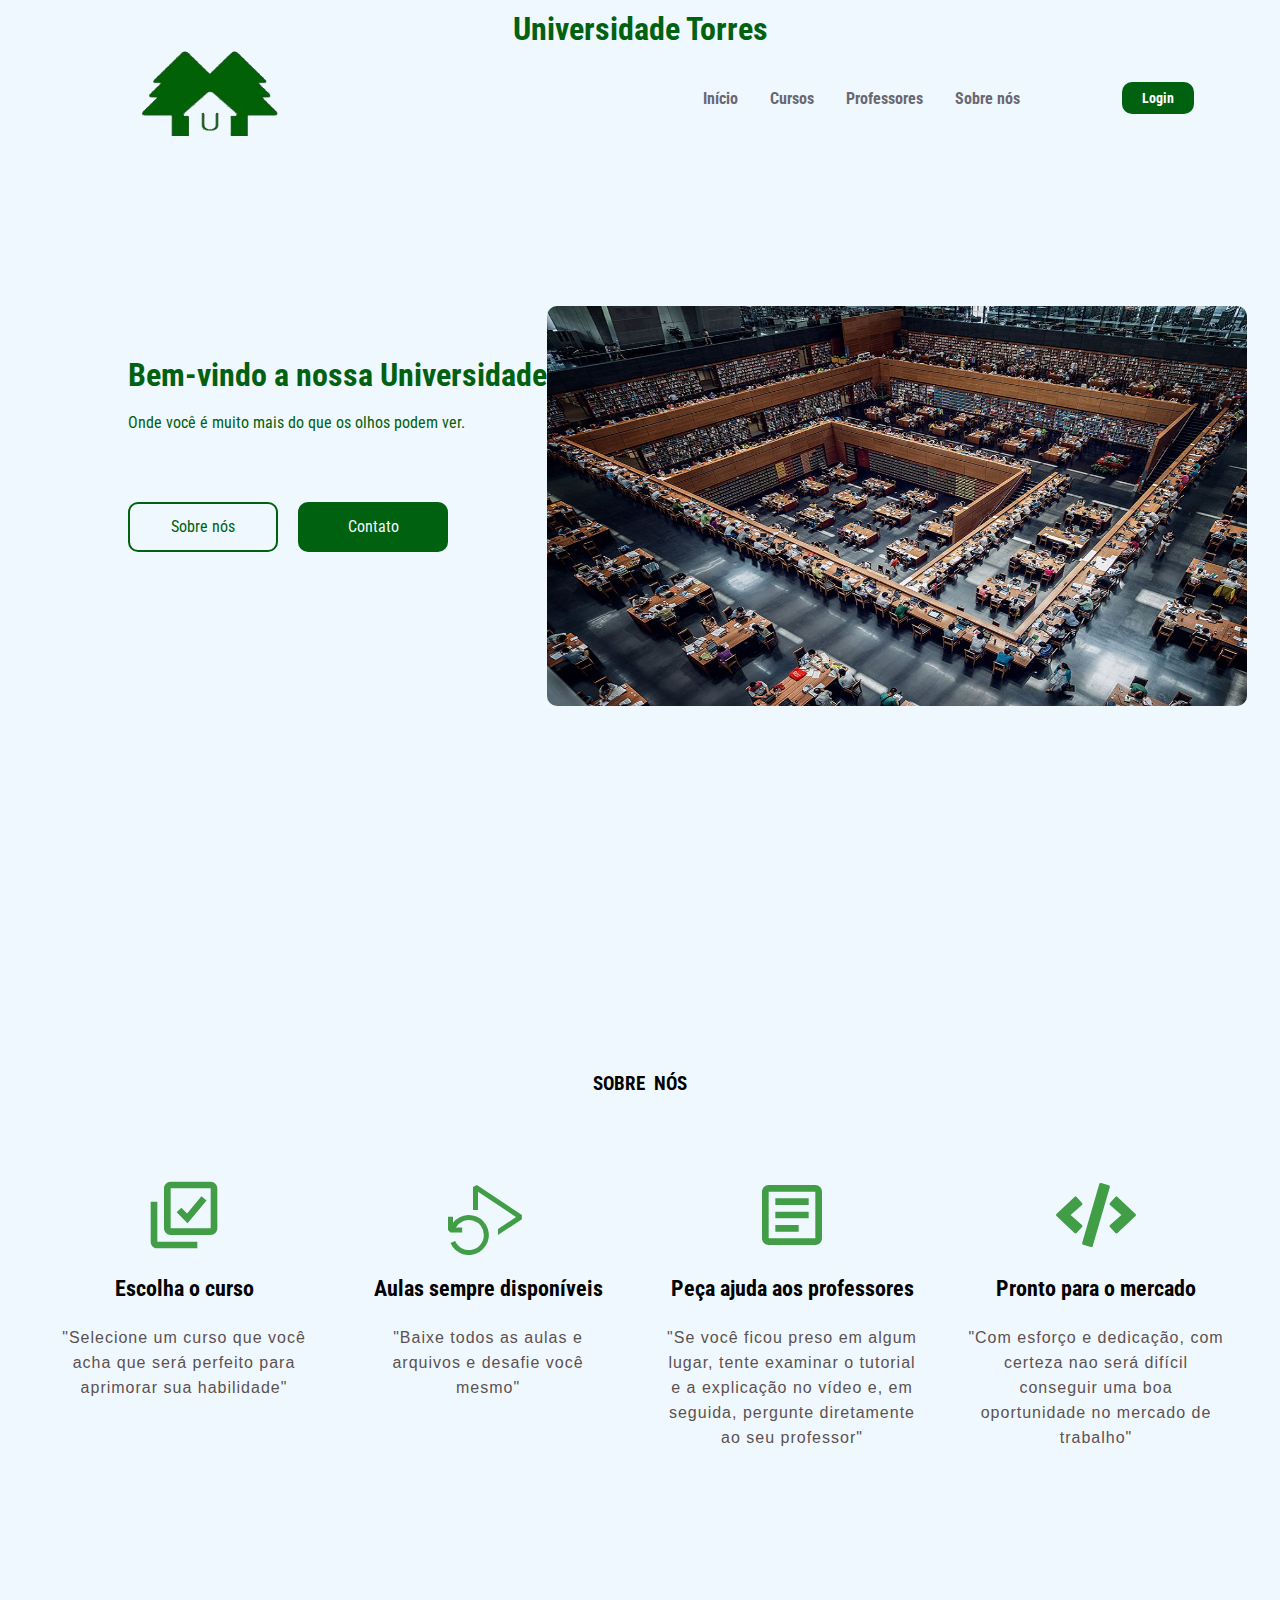
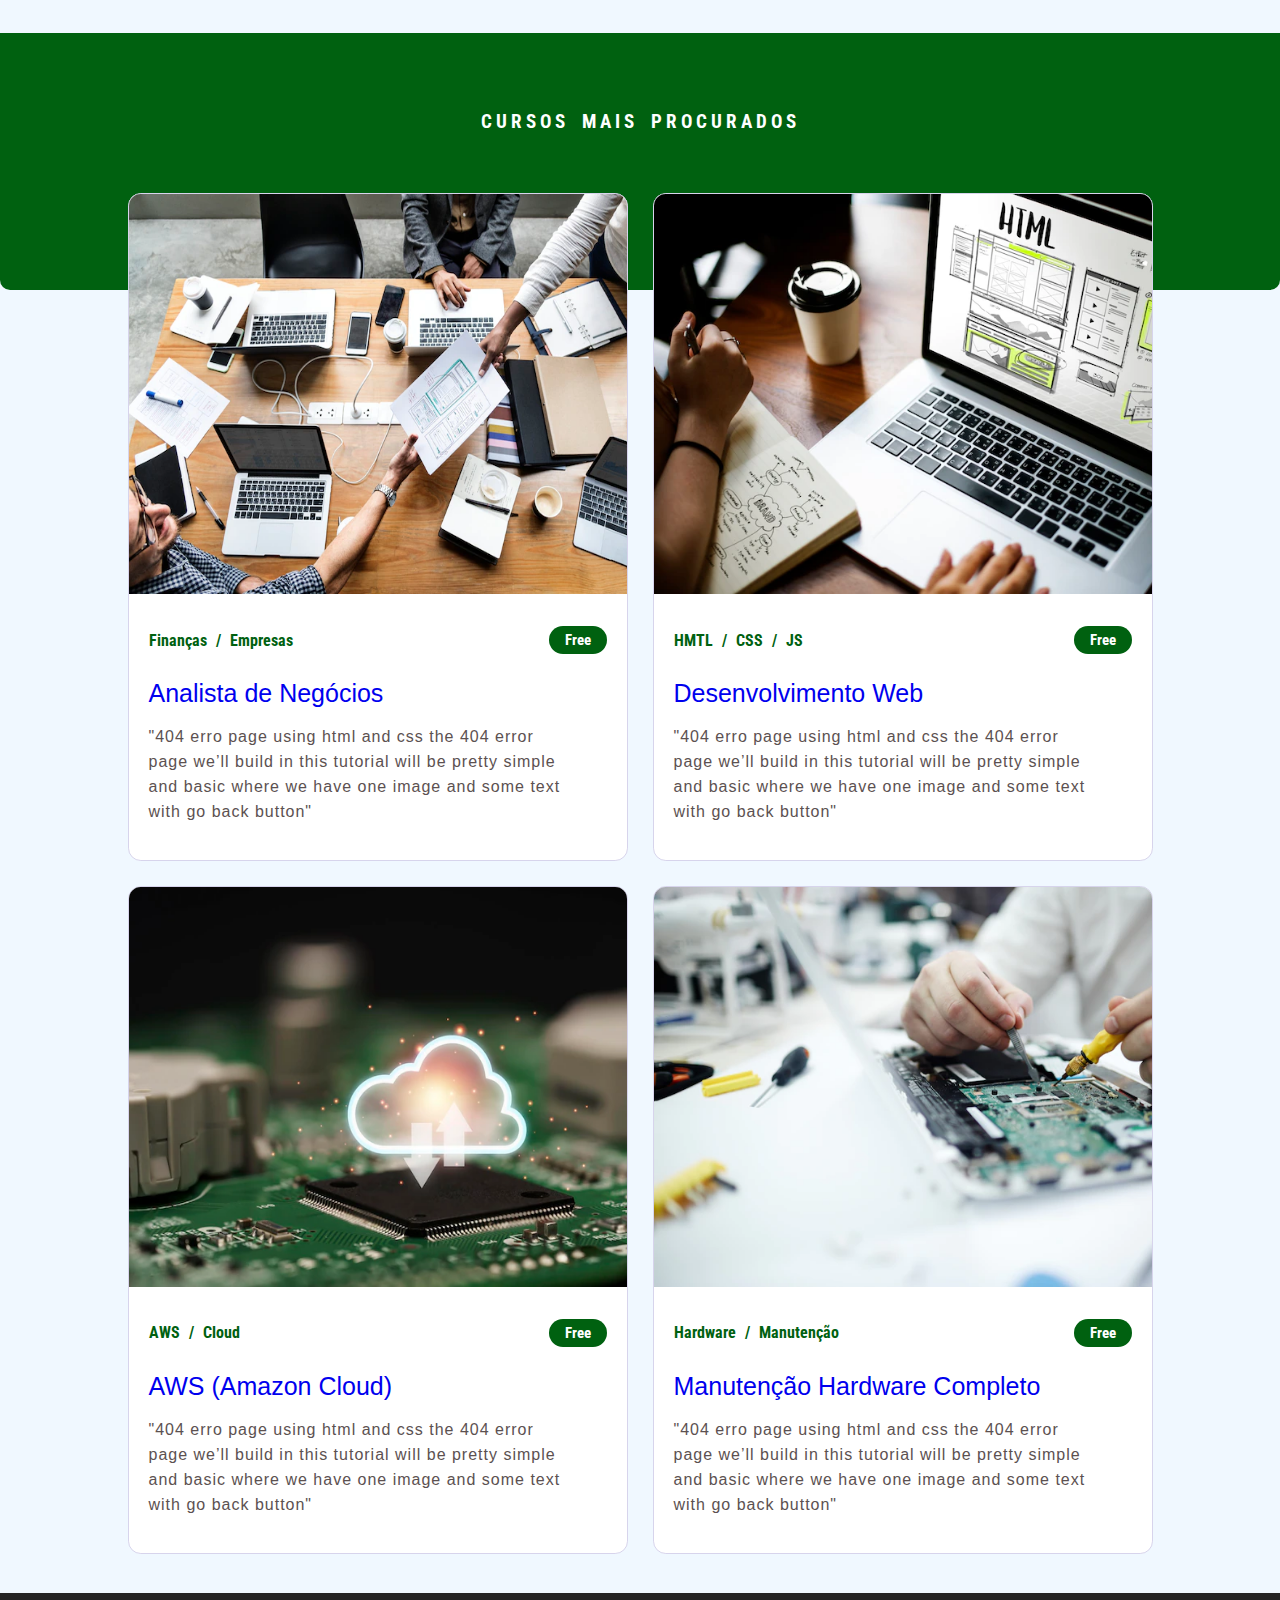
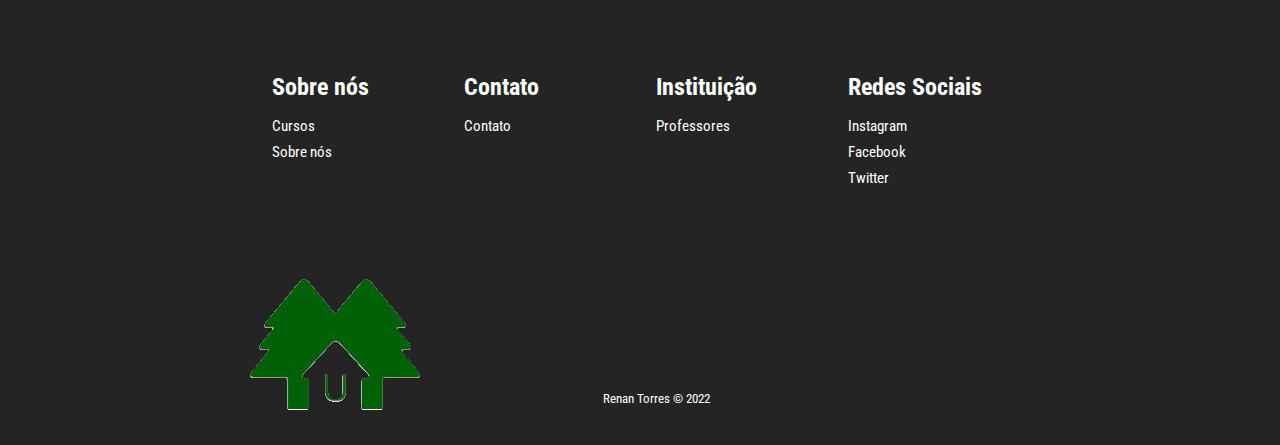
==== commit 67ee6f33: "Teste Técnico MagniFinance" ====
--- a/index.html
+++ b/index.html
@@ -157,7 +157,7 @@
     <div class="cursos-section">
         <div class="cursos-container">
             <div class="curso">
-                <a href="">
+                <a href="./cursos/cursos.html#analista">
                     <div class="curso-header">
                         <div class="curso-imagem">
                             <img src="./imgs/plano-de-negocios.jpg" alt="Plano de Negócios">
@@ -169,7 +169,7 @@
                         <span class="alltags">Finanças / Empresas</span>
                         <span class="pricinglabel Free">Free</span>
                     </div>
-                    <a href="">
+                    <a href="./cursos/cursos.html#analista">
                         <h5 class="body-title">Analista de Negócios</h5>
                     </a>
                     <p class="body-text">
@@ -179,7 +179,7 @@
                 </div>
             </div>
             <div class="curso">
-                <a href="">
+                <a href="./cursos/cursos.html#desenvolvimento">
                     <div class="curso-header">
                         <div class="curso-imagem">
                             <img src="./imgs/desenvolvimento-web.jpg" alt="Desenvolvimento Web">
@@ -191,7 +191,7 @@
                         <span class="alltags">HMTL / CSS / JS</span>
                         <span class="pricinglabel Free">Free</span>
                     </div>
-                    <a href="">
+                    <a href="./cursos/cursos.html#desenvolvimento">
                         <h5 class="body-title">Desenvolvimento Web</h5>
                     </a>
                     <p class="body-text">
@@ -201,7 +201,7 @@
                 </div>
             </div>
             <div class="curso">
-                <a href="">
+                <a href="./cursos/cursos.html#aws">
                     <div class="curso-header">
                         <div class="curso-imagem">
                             <img src="./imgs/aws-cloud.jpg" alt="AWS Cloud">
@@ -213,7 +213,7 @@
                         <span class="alltags">AWS / Cloud</span>
                         <span class="pricinglabel Free">Free</span>
                     </div>
-                    <a href="">
+                    <a href="./cursos/cursos.html#aws">
                         <h5 class="body-title">AWS (Amazon Cloud)</h5>
                     </a>
                     <p class="body-text">
@@ -223,7 +223,7 @@
                 </div>
             </div>
             <div class="curso">
-                <a href="">
+                <a href="./cursos/cursos.html#hardware">
                     <div class="curso-header">
                         <div class="curso-imagem">
                             <img src="./imgs/curso-hardware.jpg" alt="Curso Hardware">
@@ -235,7 +235,7 @@
                         <span class="alltags">Hardware / Manutenção</span>
                         <span class="pricinglabel Free">Free</span>
                     </div>
-                    <a href="">
+                    <a href="./cursos/cursos.html#hardware">
                         <h5 class="body-title">Manutenção Hardware Completo</h5>
                     </a>
                     <p class="body-text">
@@ -257,7 +257,7 @@
                 </div>
                 <div class="footer-link-items">
                     <h2>Contato</h2>
-                    <a aria-current="page" class="" href="/">Contato</a>
+                    <a aria-current="page" class="" href="#footer-container">Contato</a>
                 </div>
             </div>
             <div class="footer-link-wrapper">
--- a/styles/home.css
+++ b/styles/home.css
@@ -5,6 +5,7 @@
 }
 
 header {
+    margin-top: 10px;
     display: flex;
     justify-content: center;
     color: #006110;
@@ -18,15 +19,11 @@
 }
 
 .navbar-container {
-    height: 80px;
-    max-width: 1500px;
-}
-
-.navbar,
-.navbar-container {
-    align-items: center;
-    display: flex;
-    justify-content: center;
+    height: 100px;
+    max-width: 100%;
+    align-items: center;
+    display: flex;
+    justify-content: space-evenly;
 }
 
 .navbar-logo {
@@ -41,8 +38,9 @@
 }
 
 .nav-logo {
-    margin-top: 50%;
-    height: 150px;
+    height: 120px;
+    width: 200px;
+    border: none;
 }
 
 .menu-icon,
@@ -59,9 +57,8 @@
     grid-template-columns: repeat(4, auto);
     justify-content: end;
     list-style: none;
-    margin-right: 2rem;
     text-align: center;
-    width: 60vw;
+    width: 50%;
 }
 
 .nav-links:hover {
@@ -121,6 +118,7 @@
 }
 
 .intro-text {
+    margin-top: 50px;
     color: #006110;
 }
 
@@ -128,12 +126,16 @@
     display: flex;
     flex: 1 1;
     height: 50vh;
-    justify-content: flex-end;
+    flex-direction: column;
+    flex-wrap: wrap;
 }
 
 .cta {
     font-weight: 500;
-    padding: 50px 0 0;
+    display: flex;
+    flex-direction: row;
+    align-items: center;
+    margin-top: 50px;
 }
 
 div {
@@ -149,13 +151,18 @@
     background: transparent;
     border: 2px solid;
     border-radius: 10px;
-    color: #111;
-    color: #429d47;
+    color: #006110;
     cursor: pointer;
     font-size: 16px;
     height: 50px;
     outline: none;
     width: 150px;
+}
+
+.homeImage {
+    height: 400px;
+    width: 700px;
+    border-radius: 10px;
 }
 
 .contato {
@@ -171,13 +178,13 @@
 
 .contato,
 .sobre-nos:hover {
-    background: #429d47;
-    color: white;
+    background: #006110;
+    color: #f0f8ff;
 }
 
 .contato:hover {
     background: white;
-    color: #429d47;
+    color: #006110;
     border: 2px solid;
 }
 
@@ -224,7 +231,7 @@
 }
 
 .cursos-famosos {
-    background: #429d47;
+    background: #006110;
     border-radius: 0 0 10px 10px;
     margin: auto;
     padding: 6%;
@@ -250,12 +257,12 @@
 
 .cursos-container {
     grid-gap: 25px;
-    display: grid;
-    margin: auto;
-    padding: 1rem;
-    width: 100%;
-    -webkit-animation: fadeEffect 1s;
+    display: flex;
+    padding: 2rem;
     animation: fadeEffect 1s;
+    height: 600px;
+    flex-wrap: wrap;
+    justify-content: center;
 }
 
 @media (min-width: 900px) {
@@ -283,17 +290,18 @@
     flex-direction: column;
     min-width: 0;
     position: relative;
+    height: fit-content;
+    width: 500px;
 }
 
 .curso-header {
     overflow: hidden;
 }
 
-.curso-imagem {
+.curso-imagem img {
     display: inline-block;
-    vertical-align: top;
-    position: relative;
-    overflow: hidden;
+    height: 400px;
+    width: 600px;
 }
 
 .curso-body {
@@ -311,7 +319,7 @@
 }
 
 .alltags {
-    color: #429d47;
+    color: #006110;
 }
 
 .pricinglabel {
@@ -324,7 +332,7 @@
 }
 
 .Free {
-    background: #429d47;
+    background: #006110;
 }
 
 .body-title {
@@ -346,17 +354,14 @@
     width: 90%;
 }
 
-.footer-container,
-.footer-subscription {
+.footer-container {
     align-items: center;
     display: flex;
     flex-direction: column;
     justify-content: center;
-}
-
-.footer-container {
     background-color: #242424;
-    padding: 4rem 0 2rem;
+    margin-top: 65%;
+    padding-top: 5%;
 }
 
 .footer-links {
@@ -420,7 +425,10 @@
 .social-logo,
 .website-rights {
     color: #fff;
-    margin-bottom: 16px;
+}
+
+.website-rights {
+    margin-bottom: -100px;
 }
 
 .social-logo {
